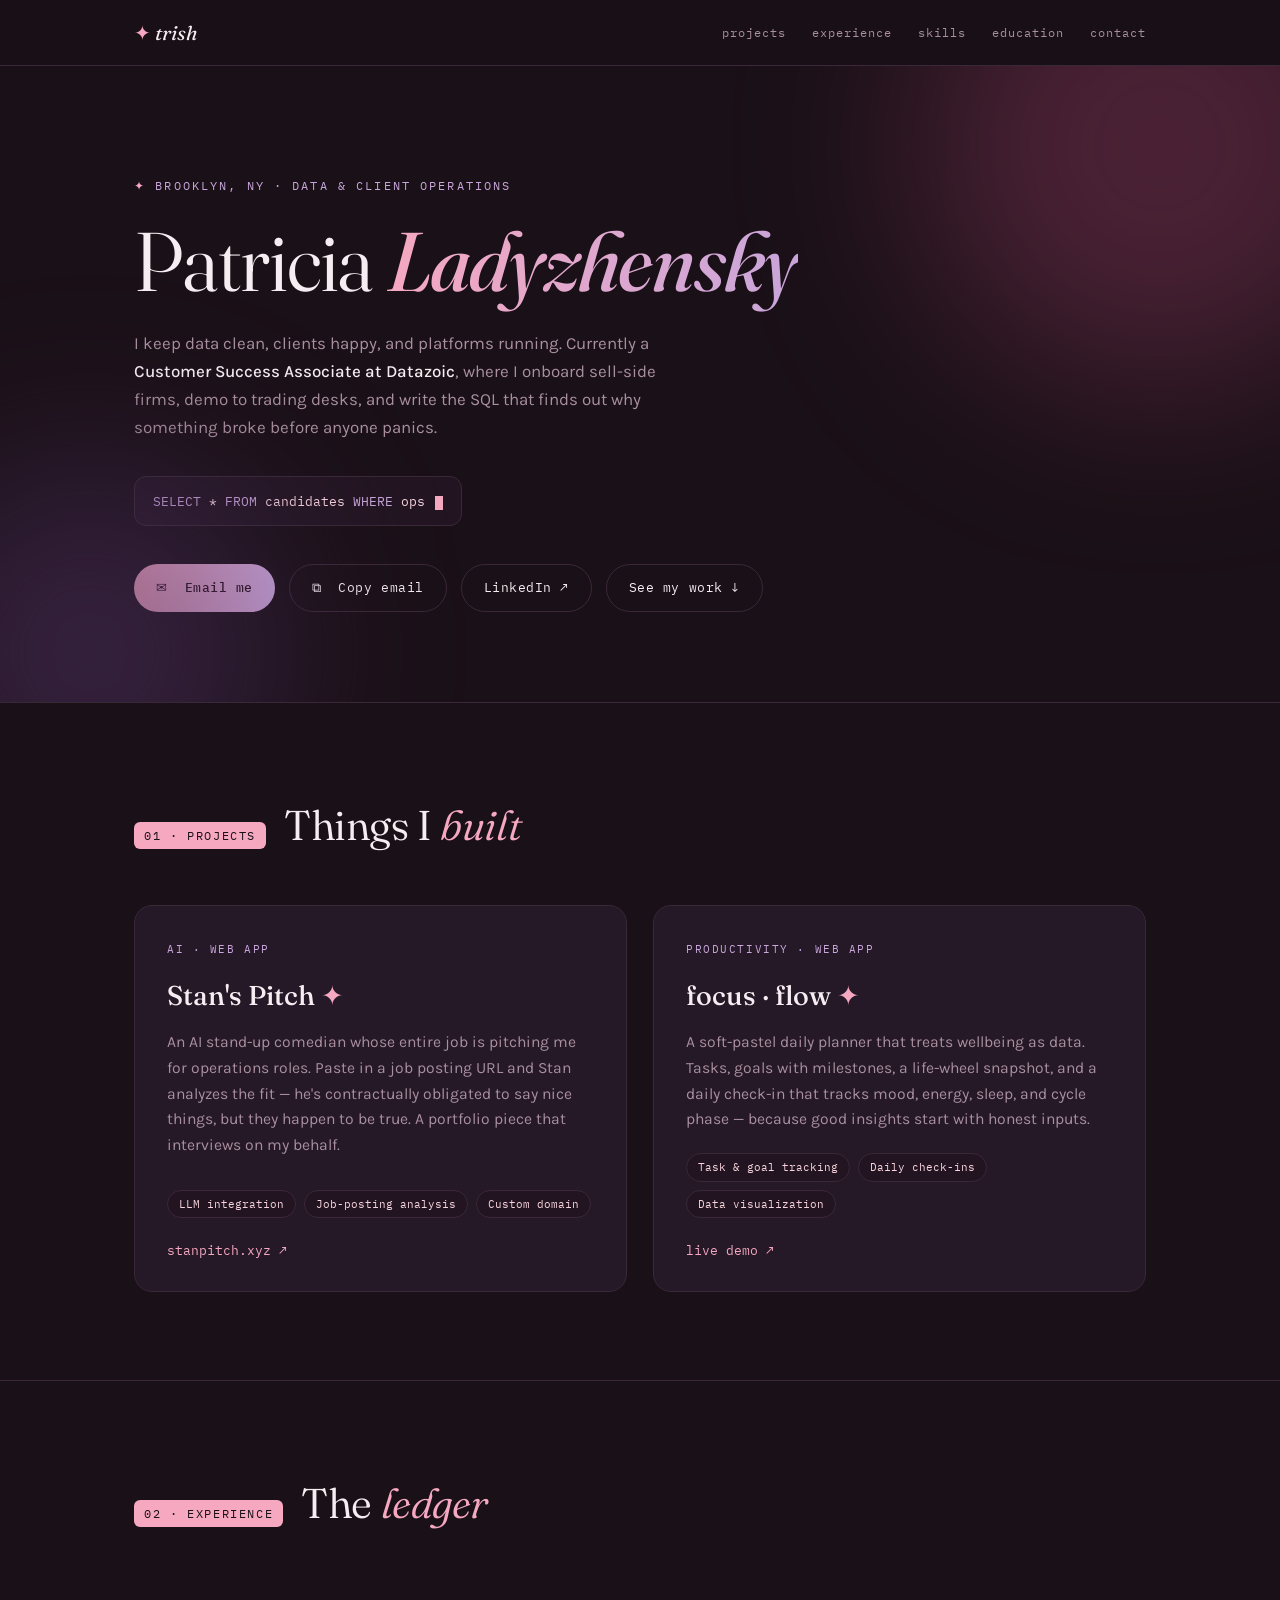
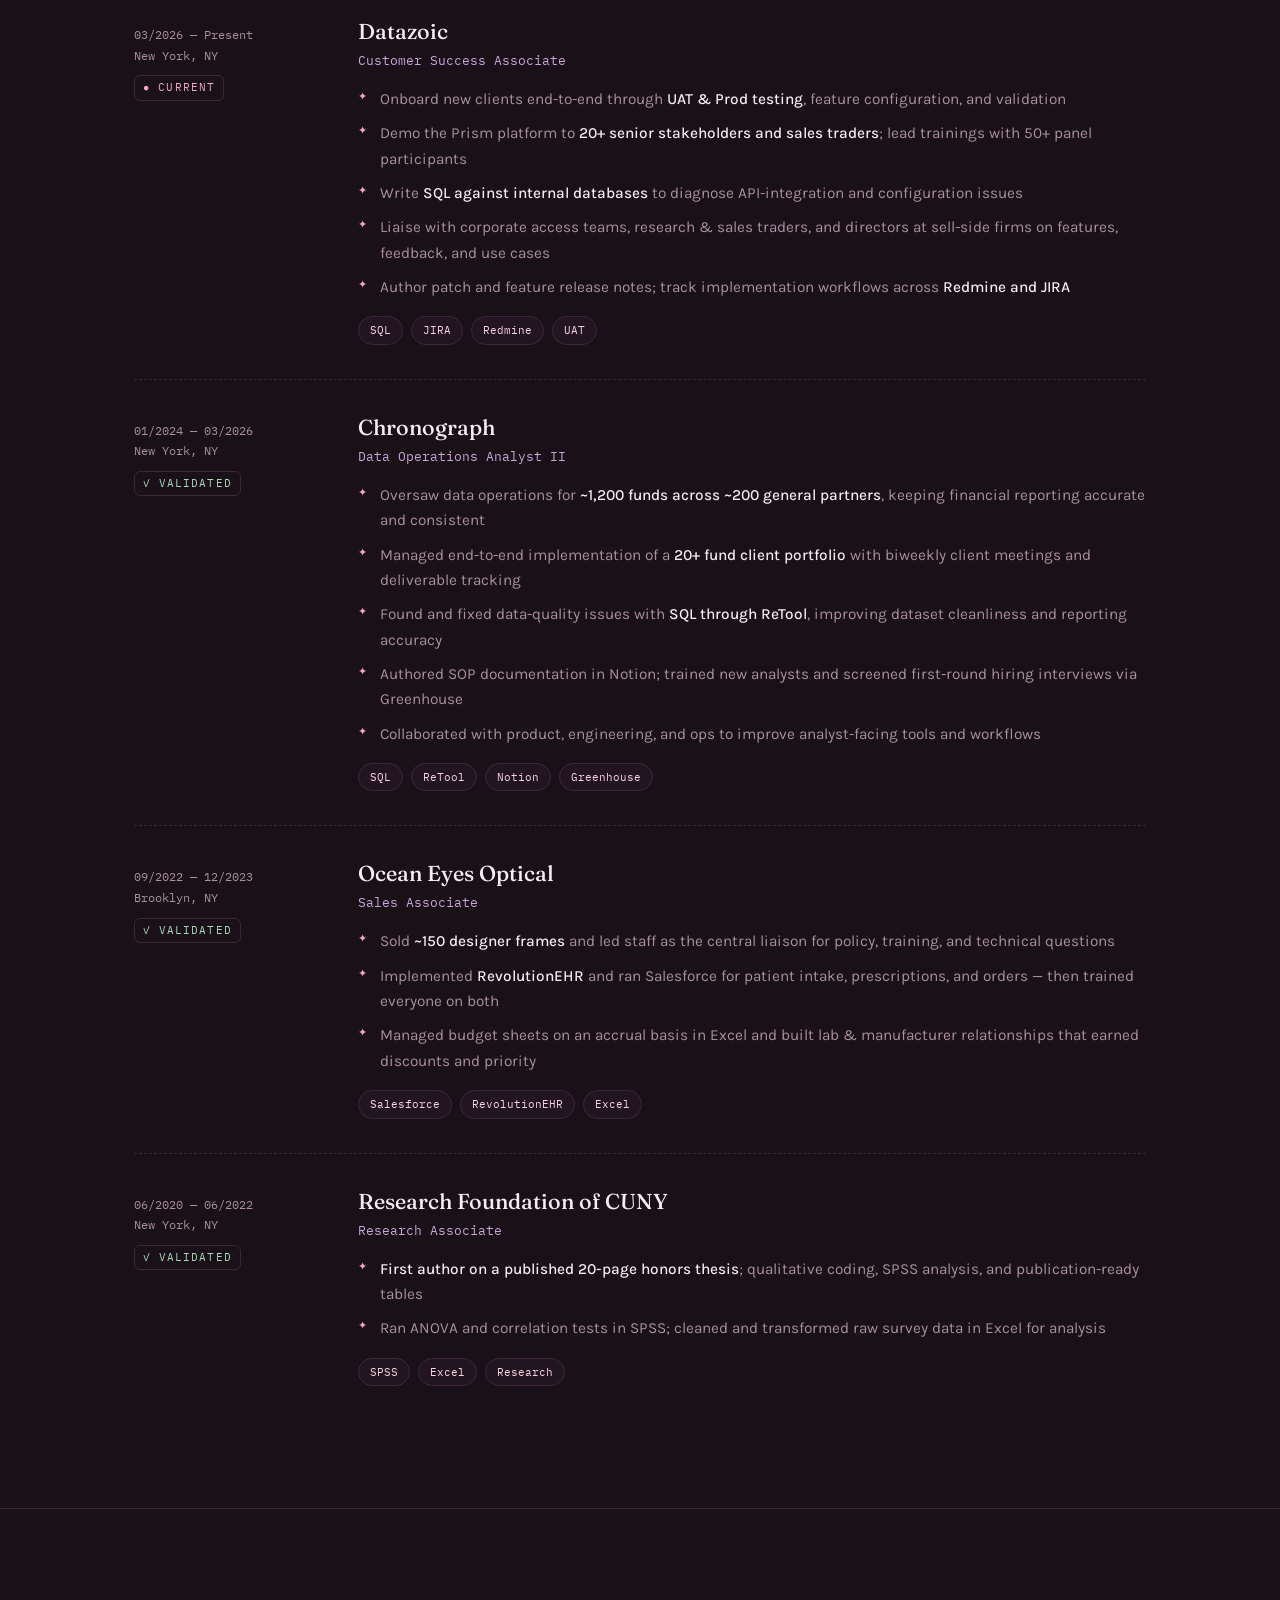
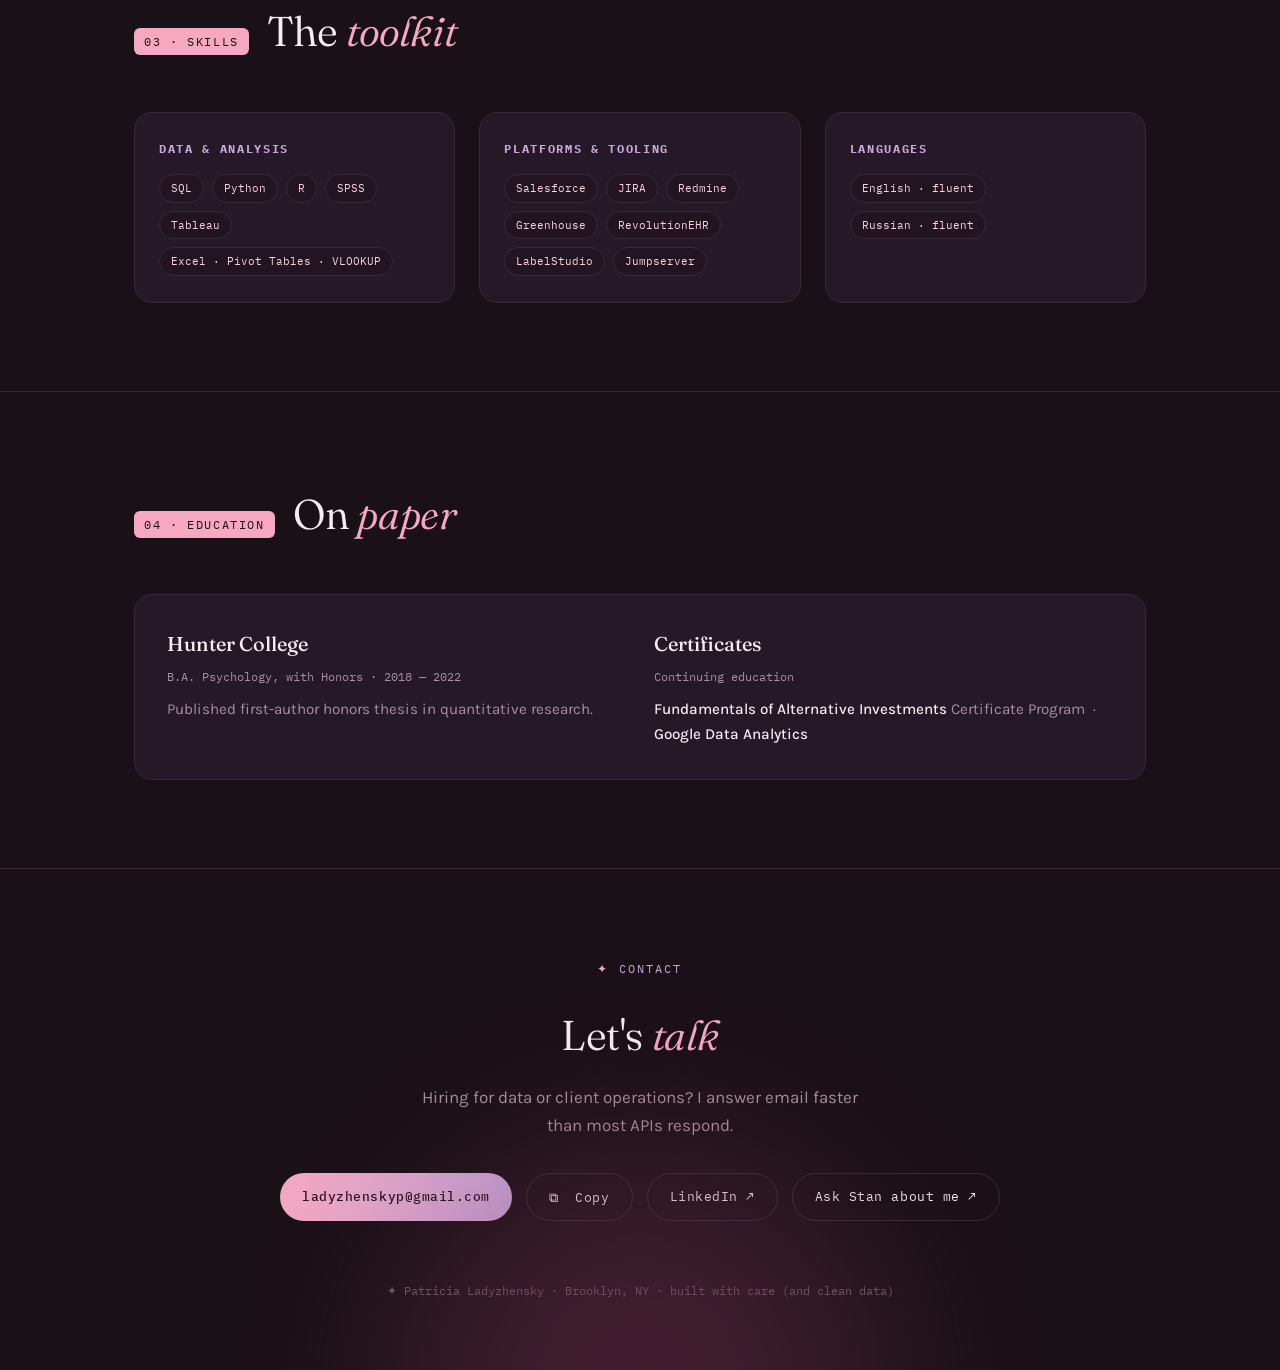
==== index.html @ 529245d7 "Rename patricia-portfolio.html to index.html" ====
<!DOCTYPE html>
<html lang="en">
<head>
<meta charset="UTF-8">
<meta name="viewport" content="width=device-width, initial-scale=1.0">
<title>Patricia Ladyzhensky — Data & Client Operations</title>
<meta name="description" content="Patricia Ladyzhensky is a data & client operations specialist in Brooklyn, NY. Portfolio, projects, and experience.">
<link rel="preconnect" href="https://fonts.googleapis.com">
<link rel="preconnect" href="https://fonts.gstatic.com" crossorigin>
<link href="https://fonts.googleapis.com/css2?family=Fraunces:ital,opsz,wght@0,9..144,340;0,9..144,560;1,9..144,340;1,9..144,480&family=Karla:wght@400;500;700&family=IBM+Plex+Mono:wght@400;500&display=swap" rel="stylesheet">
<style>
  :root{
    --bg:        #1A1017;
    --bg-soft:   #221521;
    --panel:     #251827;
    --line:      #3A2838;
    --rose:      #F5A8C0;
    --blush:     #F8D5DE;
    --mauve:     #C9A6DB;
    --cream:     #F6EDF2;
    --dim:       #A98F9F;
    --ok:        #A8D8B9;
    --radius: 18px;
    --font-display: "Fraunces", Georgia, serif;
    --font-body: "Karla", -apple-system, sans-serif;
    --font-mono: "IBM Plex Mono", ui-monospace, monospace;
  }

  *{ margin:0; padding:0; box-sizing:border-box; }
  html{ scroll-behavior:smooth; }

  body{
    background: var(--bg);
    color: var(--cream);
    font-family: var(--font-body);
    font-size: 17px;
    line-height: 1.65;
    -webkit-font-smoothing: antialiased;
    overflow-x: hidden;
  }

  ::selection{ background: var(--rose); color: var(--bg); }

  a{ color: var(--rose); text-decoration: none; }
  a:hover{ color: var(--blush); }
  a:focus-visible, button:focus-visible{
    outline: 2px solid var(--rose);
    outline-offset: 3px;
    border-radius: 4px;
  }

  .wrap{ max-width: 1060px; margin: 0 auto; padding: 0 24px; }

  /* ---------- nav ---------- */
  nav{
    position: sticky; top: 0; z-index: 50;
    background: rgba(26,16,23,.82);
    backdrop-filter: blur(12px);
    border-bottom: 1px solid var(--line);
  }
  .nav-inner{
    display:flex; align-items:center; justify-content:space-between;
    padding: 16px 24px; max-width: 1060px; margin: 0 auto;
  }
  .logo{
    font-family: var(--font-display);
    font-style: italic;
    font-size: 1.25rem;
    color: var(--cream);
  }
  .logo .spark{ color: var(--rose); font-style: normal; }
  .nav-links{ display:flex; gap: 26px; }
  .nav-links a{
    font-family: var(--font-mono);
    font-size: .78rem;
    letter-spacing: .08em;
    text-transform: lowercase;
    color: var(--dim);
  }
  .nav-links a:hover{ color: var(--rose); }

  /* ---------- hero ---------- */
  header{
    position: relative;
    padding: 110px 0 90px;
    overflow: hidden;
  }
  .glow{
    position:absolute; border-radius:50%; filter: blur(90px);
    opacity:.5; pointer-events:none;
  }
  .glow.rose{ width:480px; height:480px; background:#7A3352; top:-160px; right:-120px; }
  .glow.mauve{ width:380px; height:380px; background:#4B2E5C; bottom:-140px; left:-100px; opacity:.55; }

  .eyebrow{
    font-family: var(--font-mono);
    font-size: .74rem;
    letter-spacing: .18em;
    text-transform: uppercase;
    color: var(--mauve);
    margin-bottom: 22px;
  }
  .eyebrow::before{ content:"✦ "; color: var(--rose); }

  h1{
    font-family: var(--font-display);
    font-weight: 340;
    font-size: clamp(2.6rem, 7.5vw, 5.2rem);
    line-height: 1.04;
    letter-spacing: -.015em;
    max-width: 14ch;
  }
  h1 em{
    font-style: italic;
    font-weight: 480;
    background: linear-gradient(92deg, var(--rose), var(--mauve));
    -webkit-background-clip: text;
    background-clip: text;
    color: transparent;
  }

  .hero-sub{
    margin-top: 26px;
    max-width: 56ch;
    color: var(--dim);
    font-size: 1.06rem;
  }
  .hero-sub strong{ color: var(--cream); font-weight: 500; }

  .query{
    margin-top: 34px;
    display: inline-block;
    font-family: var(--font-mono);
    font-size: .84rem;
    color: var(--blush);
    background: var(--bg-soft);
    border: 1px solid var(--line);
    border-radius: 12px;
    padding: 13px 18px;
  }
  .query .kw{ color: var(--mauve); }
  .query .str{ color: var(--rose); }
  .cursor{
    display:inline-block; width:8px; height:1.05em;
    background: var(--rose); vertical-align: text-bottom;
    margin-left:2px; animation: blink 1.1s steps(1) infinite;
  }
  @keyframes blink{ 50%{ opacity:0; } }

  .hero-ctas{ margin-top: 38px; display:flex; flex-wrap:wrap; gap: 14px; }
  .btn{
    display:inline-flex; align-items:center; gap:8px;
    font-family: var(--font-mono);
    font-size: .82rem;
    letter-spacing: .04em;
    padding: 12px 22px;
    border-radius: 999px;
    border: 1px solid var(--line);
    color: var(--cream);
    transition: transform .18s ease, border-color .18s ease, background .18s ease;
  }
  .btn:hover{ transform: translateY(-2px); border-color: var(--rose); color: var(--blush); }
  .btn.primary{
    background: linear-gradient(92deg, var(--rose), var(--mauve));
    color: #2A1220;
    border: none;
    font-weight: 500;
  }
  .btn.primary:hover{ color:#2A1220; filter: brightness(1.06); }

  /* ---------- sections ---------- */
  section{ padding: 88px 0; border-top: 1px solid var(--line); }
  .sec-head{ display:flex; align-items:baseline; gap:18px; margin-bottom: 46px; flex-wrap:wrap; }
  .sec-tag{
    font-family: var(--font-mono);
    font-size: .72rem;
    letter-spacing: .14em;
    text-transform: uppercase;
    color: var(--bg);
    background: var(--rose);
    border-radius: 6px;
    padding: 4px 10px;
  }
  h2{
    font-family: var(--font-display);
    font-weight: 340;
    font-size: clamp(1.8rem, 4vw, 2.6rem);
    letter-spacing: -.01em;
  }
  h2 em{ font-style: italic; color: var(--rose); }

  /* ---------- projects ---------- */
  .projects{ display:grid; grid-template-columns: 1fr 1fr; gap: 26px; }
  .card{
    background: var(--panel);
    border: 1px solid var(--line);
    border-radius: var(--radius);
    padding: 34px 32px 30px;
    display:flex; flex-direction:column;
    transition: transform .2s ease, border-color .2s ease;
  }
  .card:hover{ transform: translateY(-4px); border-color: #5A3A54; }
  .card .kind{
    font-family: var(--font-mono);
    font-size: .7rem;
    letter-spacing: .14em;
    text-transform: uppercase;
    color: var(--mauve);
    margin-bottom: 14px;
  }
  .card h3{
    font-family: var(--font-display);
    font-weight: 480;
    font-size: 1.7rem;
    margin-bottom: 12px;
  }
  .card h3 .spark{ color: var(--rose); }
  .card p{ color: var(--dim); font-size: .98rem; flex:1; }
  .card .stack{ margin: 20px 0 22px; display:flex; flex-wrap:wrap; gap: 8px; }
  .chip{
    font-family: var(--font-mono);
    font-size: .7rem;
    color: var(--blush);
    background: var(--bg-soft);
    border: 1px solid var(--line);
    border-radius: 999px;
    padding: 4px 11px;
  }
  .card .visit{
    align-self:flex-start;
    font-family: var(--font-mono);
    font-size: .8rem;
  }
  .card .visit::after{ content:" ↗"; }

  /* ---------- experience: the ledger ---------- */
  .entry{
    display:grid;
    grid-template-columns: 190px 1fr;
    gap: 34px;
    padding: 34px 0;
    border-bottom: 1px dashed var(--line);
  }
  .entry:last-child{ border-bottom:none; }
  .entry .when{
    font-family: var(--font-mono);
    font-size: .78rem;
    color: var(--dim);
    padding-top: 6px;
  }
  .entry .when .flag{
    display:inline-block;
    margin-top: 10px;
    font-size: .66rem;
    letter-spacing: .1em;
    text-transform: uppercase;
    border-radius: 6px;
    padding: 3px 8px;
    border: 1px solid var(--line);
  }
  .flag.live{ color: var(--rose); border-color: #6B3A54; }
  .flag.done{ color: var(--ok); border-color: #35503F; }

  .entry h3{
    font-family: var(--font-display);
    font-weight: 480;
    font-size: 1.35rem;
    line-height:1.25;
  }
  .entry .role{
    font-family: var(--font-mono);
    font-size: .8rem;
    color: var(--mauve);
    margin: 5px 0 16px;
  }
  .entry ul{ list-style:none; }
  .entry li{
    color: var(--dim);
    font-size: .96rem;
    padding-left: 22px;
    position: relative;
    margin-bottom: 9px;
  }
  .entry li::before{
    content:"✦";
    position:absolute; left:0; top:1px;
    color: var(--rose);
    font-size:.7rem;
  }
  .entry li strong{ color: var(--cream); font-weight:500; }
  .entry .stack{ margin-top: 16px; display:flex; flex-wrap:wrap; gap: 8px; }

  /* ---------- skills ---------- */
  .skill-grid{ display:grid; grid-template-columns: repeat(3, 1fr); gap: 24px; }
  .skill-col{
    background: var(--panel);
    border: 1px solid var(--line);
    border-radius: var(--radius);
    padding: 26px 24px;
  }
  .skill-col h4{
    font-family: var(--font-mono);
    font-size: .74rem;
    letter-spacing: .14em;
    text-transform: uppercase;
    color: var(--mauve);
    margin-bottom: 16px;
  }
  .skill-col .chips{ display:flex; flex-wrap:wrap; gap: 8px; }

  /* ---------- education ---------- */
  .edu{
    background: var(--panel);
    border: 1px solid var(--line);
    border-radius: var(--radius);
    padding: 32px;
    display:grid;
    grid-template-columns: 1fr 1fr;
    gap: 28px;
  }
  .edu h3{ font-family: var(--font-display); font-weight:480; font-size:1.25rem; margin-bottom:6px; }
  .edu .meta{ font-family: var(--font-mono); font-size:.78rem; color: var(--dim); }
  .edu p{ color: var(--dim); font-size:.95rem; margin-top: 10px; }
  .edu p strong{ color: var(--cream); font-weight:500; }

  /* ---------- footer ---------- */
  footer{
    border-top: 1px solid var(--line);
    padding: 90px 0 70px;
    text-align:center;
    position:relative;
    overflow:hidden;
  }
  footer .glow.rose{ top:auto; bottom:-260px; right:auto; left:50%; transform:translateX(-50%); opacity:.4; }
  footer h2{ margin-bottom: 14px; }
  footer .sub{ color: var(--dim); max-width: 46ch; margin: 0 auto 34px; }
  .foot-links{ display:flex; justify-content:center; gap:14px; flex-wrap:wrap; }
  .fineprint{
    margin-top: 60px;
    font-family: var(--font-mono);
    font-size: .72rem;
    color: #6E5A66;
  }

  /* ---------- copy toast ---------- */
  .toast{
    position: fixed;
    bottom: 28px; left: 50%;
    transform: translate(-50%, 16px);
    font-family: var(--font-mono);
    font-size: .8rem;
    color: var(--bg);
    background: var(--rose);
    border-radius: 999px;
    padding: 10px 20px;
    opacity: 0;
    pointer-events: none;
    transition: opacity .25s ease, transform .25s ease;
    z-index: 100;
  }
  .toast.show{ opacity:1; transform: translate(-50%, 0); }

  /* ---------- reveal on scroll ---------- */
  .reveal{ opacity:0; transform: translateY(18px); transition: opacity .6s ease, transform .6s ease; }
  .reveal.in{ opacity:1; transform:none; }

  @media (prefers-reduced-motion: reduce){
    html{ scroll-behavior:auto; }
    .reveal{ opacity:1; transform:none; transition:none; }
    .cursor{ animation:none; }
    .btn, .card{ transition:none; }
  }

  /* ---------- responsive ---------- */
  @media (max-width: 860px){
    .projects{ grid-template-columns: 1fr; }
    .skill-grid{ grid-template-columns: 1fr; }
    .edu{ grid-template-columns: 1fr; }
    .entry{ grid-template-columns: 1fr; gap: 12px; }
    .nav-links a:not(:nth-child(-n+3)){ display:none; }
    header{ padding: 74px 0 64px; }
    section{ padding: 64px 0; }
  }
</style>
</head>
<body>

<nav>
  <div class="nav-inner">
    <a class="logo" href="#top"><span class="spark">✦</span> trish</a>
    <div class="nav-links">
      <a href="#projects">projects</a>
      <a href="#experience">experience</a>
      <a href="#skills">skills</a>
      <a href="#education">education</a>
      <a href="#contact">contact</a>
    </div>
  </div>
</nav>

<header id="top">
  <div class="glow rose"></div>
  <div class="glow mauve"></div>
  <div class="wrap">
    <p class="eyebrow">Brooklyn, NY · Data &amp; Client Operations</p>
    <h1>Patricia <em>Ladyzhensky</em></h1>
    <p class="hero-sub">I keep data clean, clients happy, and platforms running. Currently a <strong>Customer Success Associate at Datazoic</strong>, where I onboard sell-side firms, demo to trading desks, and write the SQL that finds out why something broke before anyone panics.</p>
    <div class="query" aria-label="A decorative SQL query">
      <span id="query-text"><span class="kw">SELECT</span> * <span class="kw">FROM</span> candidates <span class="kw">WHERE</span> ops = <span class="str">'meticulous'</span> <span class="kw">AND</span> vibes = <span class="str">'immaculate'</span>;</span><span class="cursor" aria-hidden="true"></span>
    </div>
    <div class="hero-ctas">
      <a class="btn primary" href="mailto:ladyzhenskyp@gmail.com">✉ &nbsp;Email me</a>
      <button class="btn copy-email" type="button" data-email="ladyzhenskyp@gmail.com" style="cursor:pointer;background:none">⧉ &nbsp;Copy email</button>
      <a class="btn" href="https://www.linkedin.com/in/patricia-ladyzhensky-b814b9244" target="_blank" rel="noopener">LinkedIn ↗</a>
      <a class="btn" href="#projects">See my work ↓</a>
    </div>
  </div>
</header>

<section id="projects">
  <div class="wrap">
    <div class="sec-head reveal">
      <span class="sec-tag">01 · Projects</span>
      <h2>Things I <em>built</em></h2>
    </div>
    <div class="projects">
      <div class="card reveal">
        <div class="kind">AI · Web App</div>
        <h3>Stan's Pitch <span class="spark">✦</span></h3>
        <p>An AI stand-up comedian whose entire job is pitching me for operations roles. Paste in a job posting URL and Stan analyzes the fit — he's contractually obligated to say nice things, but they happen to be true. A portfolio piece that interviews on my behalf.</p>
        <div class="stack">
          <span class="chip">LLM integration</span>
          <span class="chip">Job-posting analysis</span>
          <span class="chip">Custom domain</span>
        </div>
        <a class="visit" href="https://stanpitch.xyz" target="_blank" rel="noopener">stanpitch.xyz</a>
      </div>
      <div class="card reveal">
        <div class="kind">Productivity · Web App</div>
        <h3>focus · flow <span class="spark">✦</span></h3>
        <p>A soft-pastel daily planner that treats wellbeing as data. Tasks, goals with milestones, a life-wheel snapshot, and a daily check-in that tracks mood, energy, sleep, and cycle phase — because good insights start with honest inputs.</p>
        <div class="stack">
          <span class="chip">Task &amp; goal tracking</span>
          <span class="chip">Daily check-ins</span>
          <span class="chip">Data visualization</span>
        </div>
        <a class="visit" href="https://focus-flow-demo-1ds1.onrender.com" target="_blank" rel="noopener">live demo</a>
      </div>
    </div>
  </div>
</section>

<section id="experience">
  <div class="wrap">
    <div class="sec-head reveal">
      <span class="sec-tag">02 · Experience</span>
      <h2>The <em>ledger</em></h2>
    </div>

    <div class="entry reveal">
      <div class="when">
        03/2026 — Present<br>New York, NY
        <br><span class="flag live">● current</span>
      </div>
      <div>
        <h3>Datazoic</h3>
        <p class="role">Customer Success Associate</p>
        <ul>
          <li>Onboard new clients end-to-end through <strong>UAT &amp; Prod testing</strong>, feature configuration, and validation</li>
          <li>Demo the Prism platform to <strong>20+ senior stakeholders and sales traders</strong>; lead trainings with 50+ panel participants</li>
          <li>Write <strong>SQL against internal databases</strong> to diagnose API-integration and configuration issues</li>
          <li>Liaise with corporate access teams, research &amp; sales traders, and directors at sell-side firms on features, feedback, and use cases</li>
          <li>Author patch and feature release notes; track implementation workflows across <strong>Redmine and JIRA</strong></li>
        </ul>
        <div class="stack">
          <span class="chip">SQL</span><span class="chip">JIRA</span><span class="chip">Redmine</span><span class="chip">UAT</span>
        </div>
      </div>
    </div>

    <div class="entry reveal">
      <div class="when">
        01/2024 — 03/2026<br>New York, NY
        <br><span class="flag done">✓ validated</span>
      </div>
      <div>
        <h3>Chronograph</h3>
        <p class="role">Data Operations Analyst II</p>
        <ul>
          <li>Oversaw data operations for <strong>~1,200 funds across ~200 general partners</strong>, keeping financial reporting accurate and consistent</li>
          <li>Managed end-to-end implementation of a <strong>20+ fund client portfolio</strong> with biweekly client meetings and deliverable tracking</li>
          <li>Found and fixed data-quality issues with <strong>SQL through ReTool</strong>, improving dataset cleanliness and reporting accuracy</li>
          <li>Authored SOP documentation in Notion; trained new analysts and screened first-round hiring interviews via Greenhouse</li>
          <li>Collaborated with product, engineering, and ops to improve analyst-facing tools and workflows</li>
        </ul>
        <div class="stack">
          <span class="chip">SQL</span><span class="chip">ReTool</span><span class="chip">Notion</span><span class="chip">Greenhouse</span>
        </div>
      </div>
    </div>

    <div class="entry reveal">
      <div class="when">
        09/2022 — 12/2023<br>Brooklyn, NY
        <br><span class="flag done">✓ validated</span>
      </div>
      <div>
        <h3>Ocean Eyes Optical</h3>
        <p class="role">Sales Associate</p>
        <ul>
          <li>Sold <strong>~150 designer frames</strong> and led staff as the central liaison for policy, training, and technical questions</li>
          <li>Implemented <strong>RevolutionEHR</strong> and ran Salesforce for patient intake, prescriptions, and orders — then trained everyone on both</li>
          <li>Managed budget sheets on an accrual basis in Excel and built lab &amp; manufacturer relationships that earned discounts and priority</li>
        </ul>
        <div class="stack">
          <span class="chip">Salesforce</span><span class="chip">RevolutionEHR</span><span class="chip">Excel</span>
        </div>
      </div>
    </div>

    <div class="entry reveal">
      <div class="when">
        06/2020 — 06/2022<br>New York, NY
        <br><span class="flag done">✓ validated</span>
      </div>
      <div>
        <h3>Research Foundation of CUNY</h3>
        <p class="role">Research Associate</p>
        <ul>
          <li><strong>First author on a published 20-page honors thesis</strong>; qualitative coding, SPSS analysis, and publication-ready tables</li>
          <li>Ran ANOVA and correlation tests in SPSS; cleaned and transformed raw survey data in Excel for analysis</li>
        </ul>
        <div class="stack">
          <span class="chip">SPSS</span><span class="chip">Excel</span><span class="chip">Research</span>
        </div>
      </div>
    </div>
  </div>
</section>

<section id="skills">
  <div class="wrap">
    <div class="sec-head reveal">
      <span class="sec-tag">03 · Skills</span>
      <h2>The <em>toolkit</em></h2>
    </div>
    <div class="skill-grid">
      <div class="skill-col reveal">
        <h4>Data &amp; Analysis</h4>
        <div class="chips">
          <span class="chip">SQL</span><span class="chip">Python</span><span class="chip">R</span>
          <span class="chip">SPSS</span><span class="chip">Tableau</span>
          <span class="chip">Excel · Pivot Tables · VLOOKUP</span>
        </div>
      </div>
      <div class="skill-col reveal">
        <h4>Platforms &amp; Tooling</h4>
        <div class="chips">
          <span class="chip">Salesforce</span><span class="chip">JIRA</span><span class="chip">Redmine</span>
          <span class="chip">Greenhouse</span><span class="chip">RevolutionEHR</span>
          <span class="chip">LabelStudio</span><span class="chip">Jumpserver</span>
        </div>
      </div>
      <div class="skill-col reveal">
        <h4>Languages</h4>
        <div class="chips">
          <span class="chip">English · fluent</span>
          <span class="chip">Russian · fluent</span>
        </div>
      </div>
    </div>
  </div>
</section>

<section id="education">
  <div class="wrap">
    <div class="sec-head reveal">
      <span class="sec-tag">04 · Education</span>
      <h2>On <em>paper</em></h2>
    </div>
    <div class="edu reveal">
      <div>
        <h3>Hunter College</h3>
        <div class="meta">B.A. Psychology, with Honors · 2018 — 2022</div>
        <p>Published first-author honors thesis in quantitative research.</p>
      </div>
      <div>
        <h3>Certificates</h3>
        <div class="meta">Continuing education</div>
        <p><strong>Fundamentals of Alternative Investments</strong> Certificate Program &nbsp;·&nbsp; <strong>Google Data Analytics</strong></p>
      </div>
    </div>
  </div>
</section>

<footer id="contact">
  <div class="glow rose"></div>
  <div class="wrap">
    <p class="eyebrow" style="justify-content:center">Contact</p>
    <h2>Let's <em>talk</em></h2>
    <p class="sub">Hiring for data or client operations? I answer email faster than most APIs respond.</p>
    <div class="foot-links">
      <a class="btn primary" href="mailto:ladyzhenskyp@gmail.com">ladyzhenskyp@gmail.com</a>
      <button class="btn copy-email" type="button" data-email="ladyzhenskyp@gmail.com" style="cursor:pointer;background:none">⧉ &nbsp;Copy</button>
      <a class="btn" href="https://www.linkedin.com/in/patricia-ladyzhensky-b814b9244" target="_blank" rel="noopener">LinkedIn ↗</a>
      <a class="btn" href="https://stanpitch.xyz" target="_blank" rel="noopener">Ask Stan about me ↗</a>
    </div>
    <p class="fineprint">✦ Patricia Ladyzhensky · Brooklyn, NY · built with care (and clean data)</p>
  </div>
</footer>

<div class="toast" id="toast" role="status" aria-live="polite">copied ✓</div>

<script>
  // scroll reveals
  const obs = new IntersectionObserver((entries)=>{
    for(const e of entries){
      if(e.isIntersecting){ e.target.classList.add('in'); obs.unobserve(e.target); }
    }
  },{ threshold: .12 });
  document.querySelectorAll('.reveal').forEach(el=>obs.observe(el));

  // typed SQL query (skipped if the user prefers reduced motion)
  const reduceMotion = window.matchMedia('(prefers-reduced-motion: reduce)').matches;
  const queryEl = document.getElementById('query-text');
  if (!reduceMotion && queryEl) {
    const segments = [
      { t: 'SELECT', c: 'kw' },
      { t: ' * ' },
      { t: 'FROM', c: 'kw' },
      { t: ' candidates ' },
      { t: 'WHERE', c: 'kw' },
      { t: ' ops = ' },
      { t: "'meticulous'", c: 'str' },
      { t: ' ' },
      { t: 'AND', c: 'kw' },
      { t: ' vibes = ' },
      { t: "'immaculate'", c: 'str' },
      { t: ';' }
    ];
    queryEl.innerHTML = '';
    let seg = 0, ch = 0, span = null;

    function typeNext() {
      if (seg >= segments.length) return;
      if (ch === 0) {
        span = document.createElement('span');
        if (segments[seg].c) span.className = segments[seg].c;
        queryEl.appendChild(span);
      }
      span.textContent += segments[seg].t[ch];
      ch++;
      if (ch >= segments[seg].t.length) { seg++; ch = 0; }
      // small human-ish variation in typing speed
      setTimeout(typeNext, 26 + Math.random() * 44);
    }
    setTimeout(typeNext, 500);
  }

  // copy email + toast
  const toast = document.getElementById('toast');
  let toastTimer = null;
  document.querySelectorAll('.copy-email').forEach(btn => {
    btn.addEventListener('click', async () => {
      const email = btn.dataset.email;
      try {
        await navigator.clipboard.writeText(email);
      } catch (err) {
        // fallback for older browsers / non-secure contexts
        const tmp = document.createElement('textarea');
        tmp.value = email;
        tmp.style.position = 'fixed';
        tmp.style.opacity = '0';
        document.body.appendChild(tmp);
        tmp.select();
        document.execCommand('copy');
        tmp.remove();
      }
      toast.classList.add('show');
      clearTimeout(toastTimer);
      toastTimer = setTimeout(() => toast.classList.remove('show'), 1800);
    });
  });
</script>

</body>
</html>
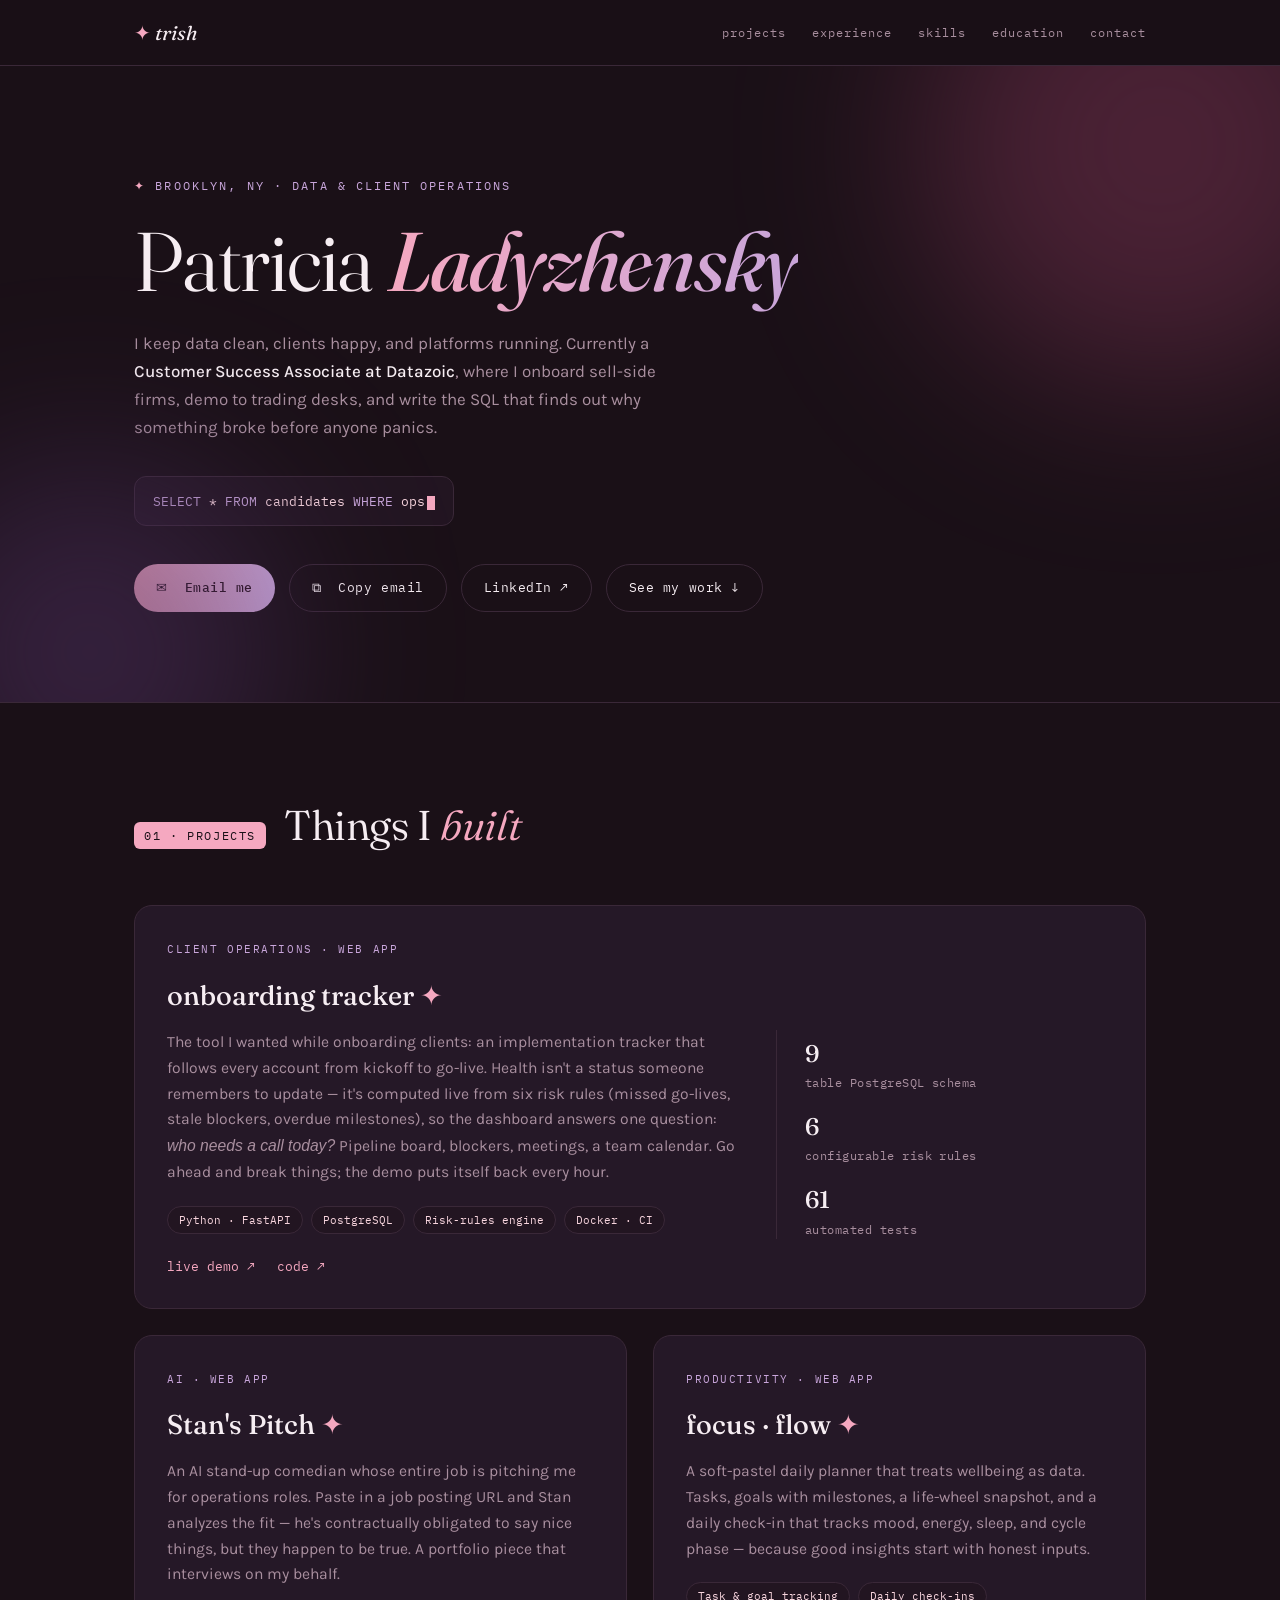
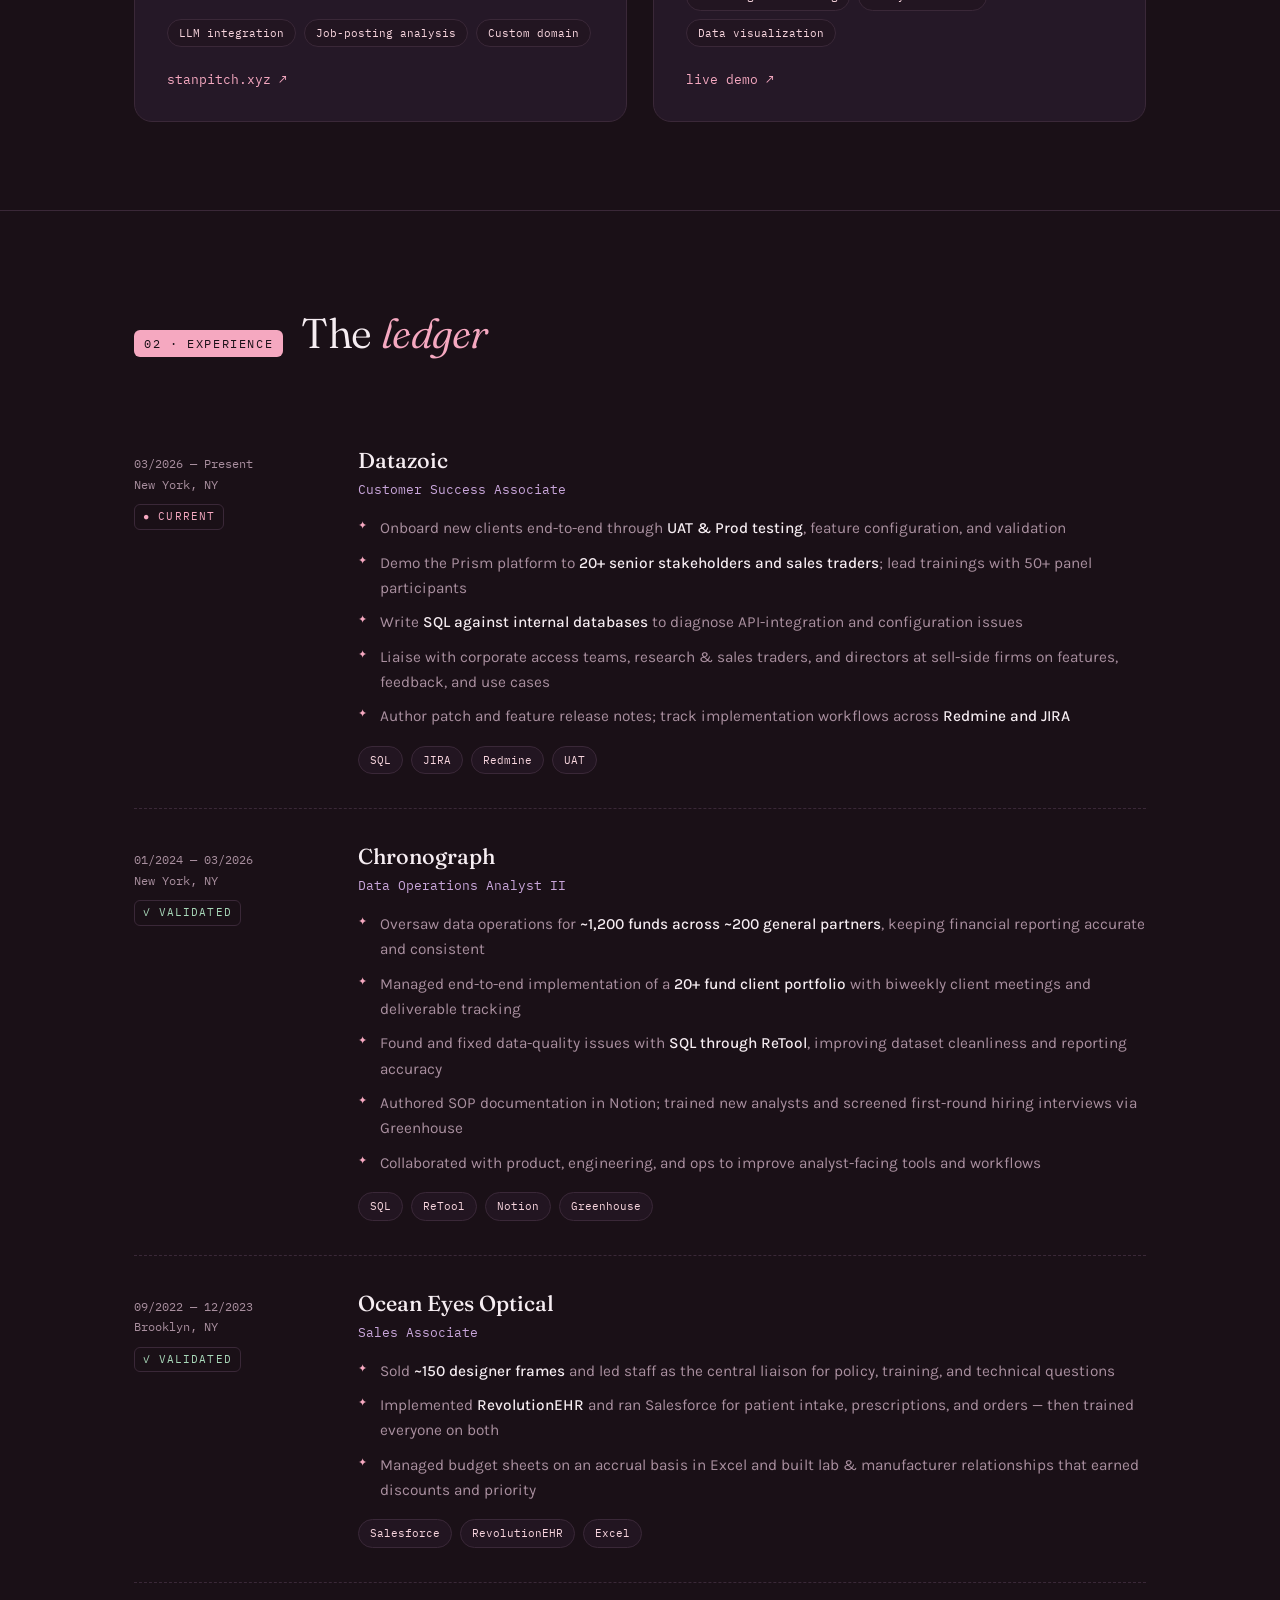
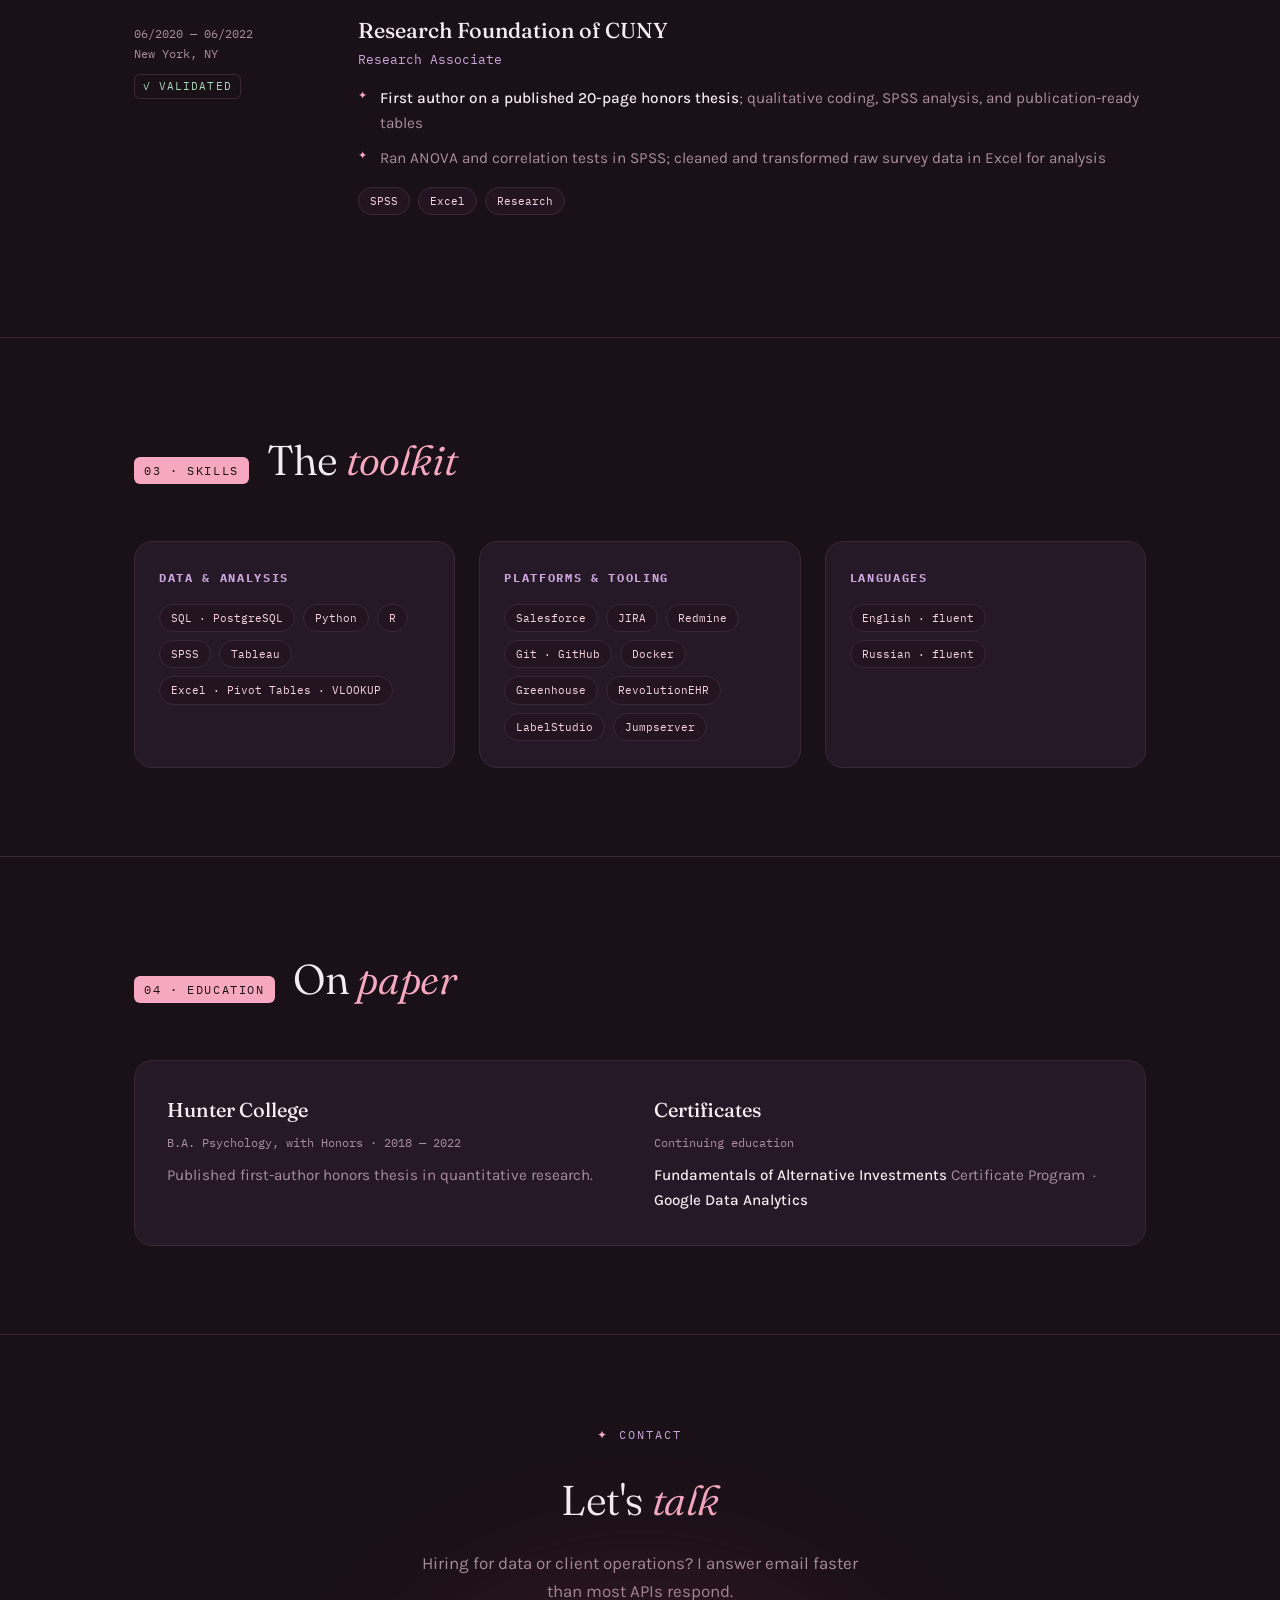
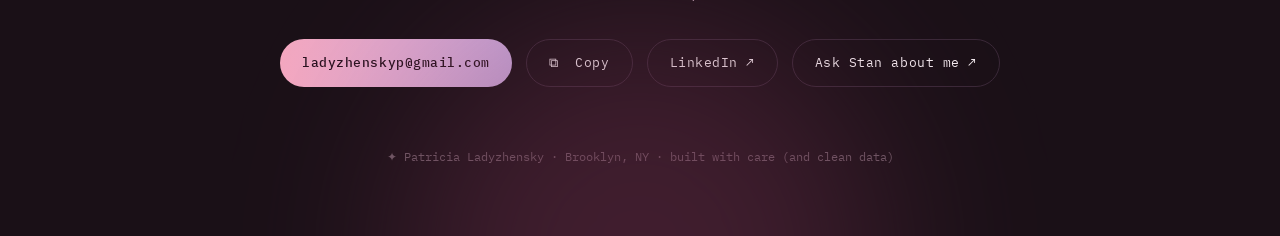
==== commit 2ef3e3b2: "Add files via upload" ====
--- a/index.html
+++ b/index.html
@@ -232,6 +232,13 @@
     font-size: .8rem;
   }
   .card .visit::after{ content:" ↗"; }
+  .card .links{ display:flex; flex-wrap:wrap; gap: 22px; }
+  /* featured project: full width, with a column of facts beside the description */
+  .card.feature{ grid-column: 1 / -1; }
+  .card.feature .split{ display:grid; grid-template-columns: minmax(0, 1.7fr) minmax(0, 1fr); gap: 36px; align-items:start; }
+  .card.feature .facts{ list-style:none; margin:0; padding: 4px 0 0 28px; border-left: 1px solid var(--line); display:grid; gap: 14px; }
+  .card.feature .facts li{ font-family: var(--font-mono); font-size: .74rem; letter-spacing:.04em; color: var(--dim); }
+  .card.feature .facts b{ display:block; font-family: var(--font-display); font-weight: 480; font-size: 1.5rem; letter-spacing:0; color: var(--cream); }
 
   /* ---------- experience: the ledger ---------- */
   .entry{
@@ -374,6 +381,8 @@
   /* ---------- responsive ---------- */
   @media (max-width: 860px){
     .projects{ grid-template-columns: 1fr; }
+    .card.feature .split{ grid-template-columns: 1fr; gap: 22px; }
+    .card.feature .facts{ grid-template-columns: repeat(3, 1fr); padding: 18px 0 0; border-left: 0; border-top: 1px solid var(--line); }
     .skill-grid{ grid-template-columns: 1fr; }
     .edu{ grid-template-columns: 1fr; }
     .entry{ grid-template-columns: 1fr; gap: 12px; }
@@ -424,6 +433,30 @@
       <h2>Things I <em>built</em></h2>
     </div>
     <div class="projects">
+      <div class="card feature reveal">
+        <div class="kind">Client Operations · Web App</div>
+        <h3>onboarding tracker <span class="spark">✦</span></h3>
+        <div class="split">
+          <div>
+            <p>The tool I wanted while onboarding clients: an implementation tracker that follows every account from kickoff to go-live. Health isn't a status someone remembers to update — it's computed live from six risk rules (missed go-lives, stale blockers, overdue milestones), so the dashboard answers one question: <em>who needs a call today?</em> Pipeline board, blockers, meetings, a team calendar. Go ahead and break things; the demo puts itself back every hour.</p>
+            <div class="stack">
+              <span class="chip">Python · FastAPI</span>
+              <span class="chip">PostgreSQL</span>
+              <span class="chip">Risk-rules engine</span>
+              <span class="chip">Docker · CI</span>
+            </div>
+            <div class="links">
+              <a class="visit" href="https://onboarding-tracker-production-0880.up.railway.app" target="_blank" rel="noopener">live demo</a>
+              <a class="visit" href="https://github.com/ladyzhenskyp/onboarding-tracker" target="_blank" rel="noopener">code</a>
+            </div>
+          </div>
+          <ul class="facts" aria-label="Project facts">
+            <li><b>9</b>table PostgreSQL schema</li>
+            <li><b>6</b>configurable risk rules</li>
+            <li><b>61</b>automated tests</li>
+          </ul>
+        </div>
+      </div>
       <div class="card reveal">
         <div class="kind">AI · Web App</div>
         <h3>Stan's Pitch <span class="spark">✦</span></h3>
@@ -548,7 +581,7 @@
       <div class="skill-col reveal">
         <h4>Data &amp; Analysis</h4>
         <div class="chips">
-          <span class="chip">SQL</span><span class="chip">Python</span><span class="chip">R</span>
+          <span class="chip">SQL · PostgreSQL</span><span class="chip">Python</span><span class="chip">R</span>
           <span class="chip">SPSS</span><span class="chip">Tableau</span>
           <span class="chip">Excel · Pivot Tables · VLOOKUP</span>
         </div>
@@ -557,6 +590,7 @@
         <h4>Platforms &amp; Tooling</h4>
         <div class="chips">
           <span class="chip">Salesforce</span><span class="chip">JIRA</span><span class="chip">Redmine</span>
+          <span class="chip">Git · GitHub</span><span class="chip">Docker</span>
           <span class="chip">Greenhouse</span><span class="chip">RevolutionEHR</span>
           <span class="chip">LabelStudio</span><span class="chip">Jumpserver</span>
         </div>
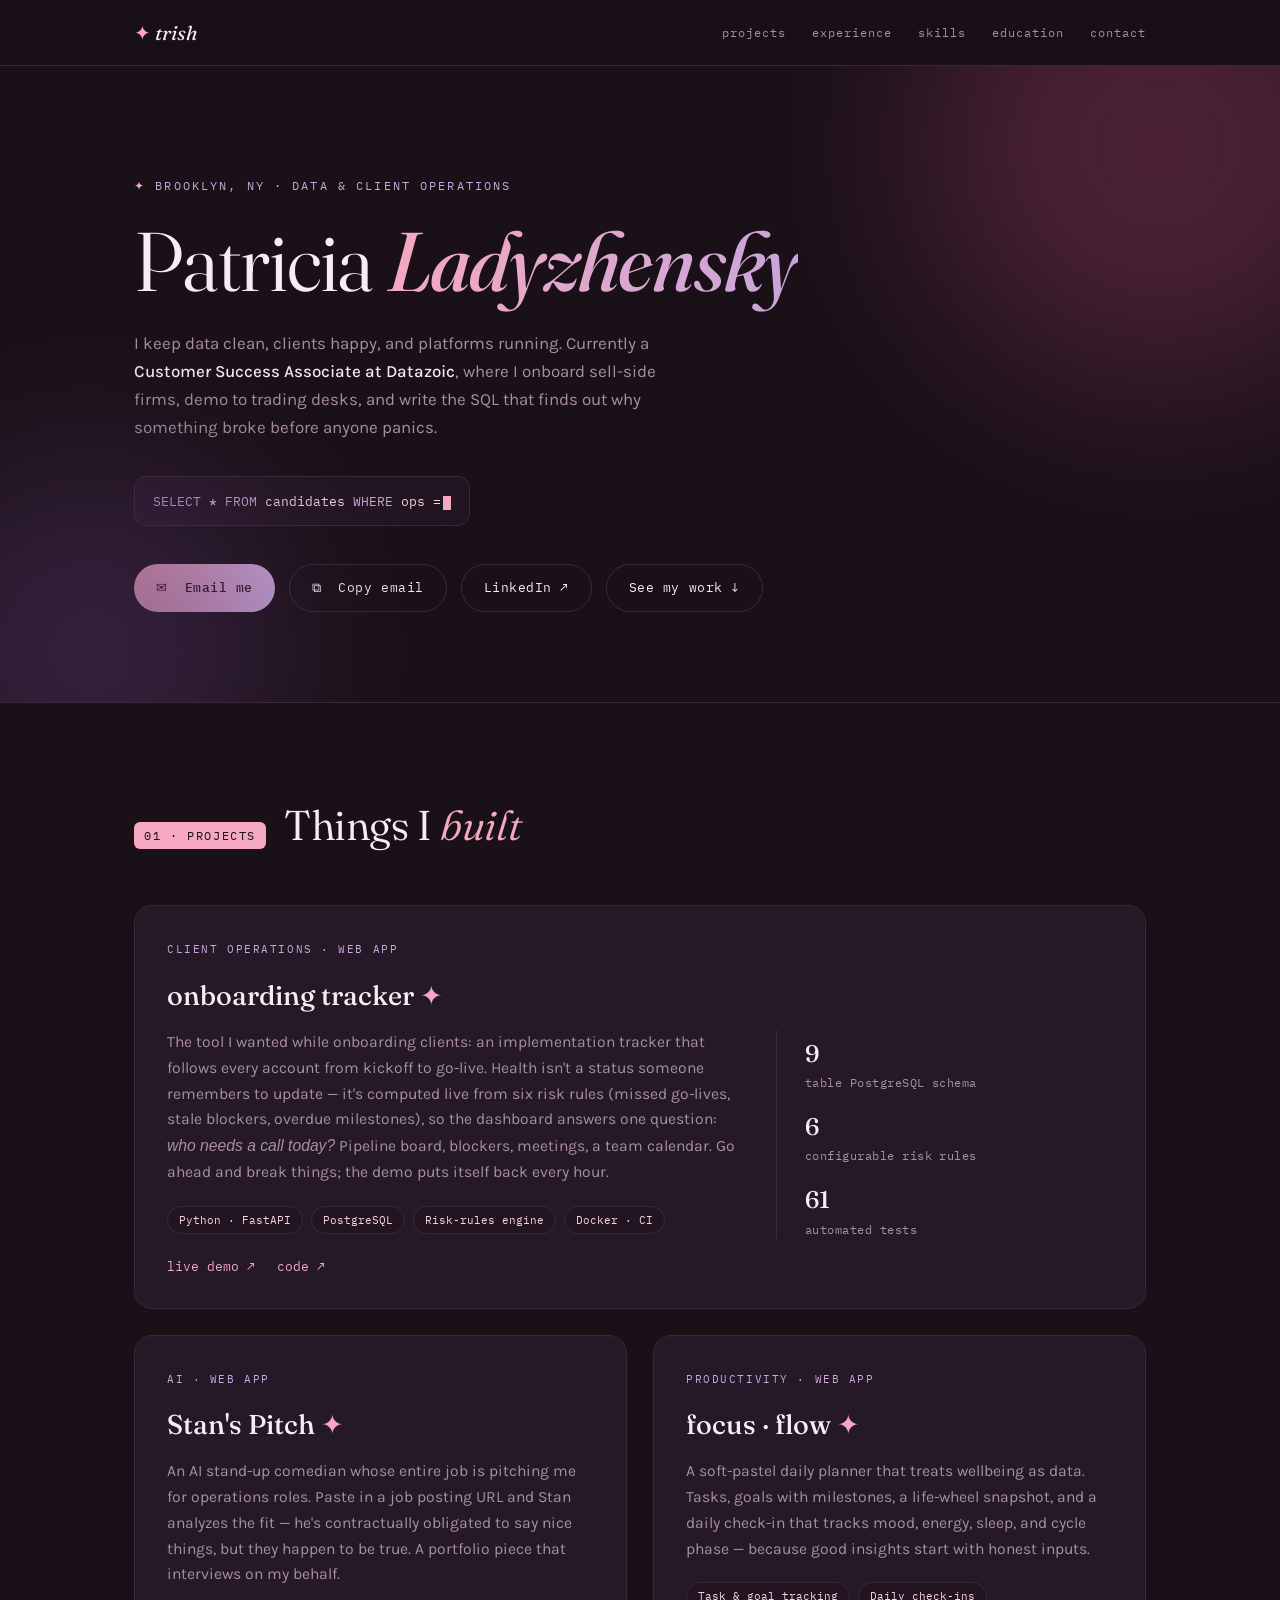
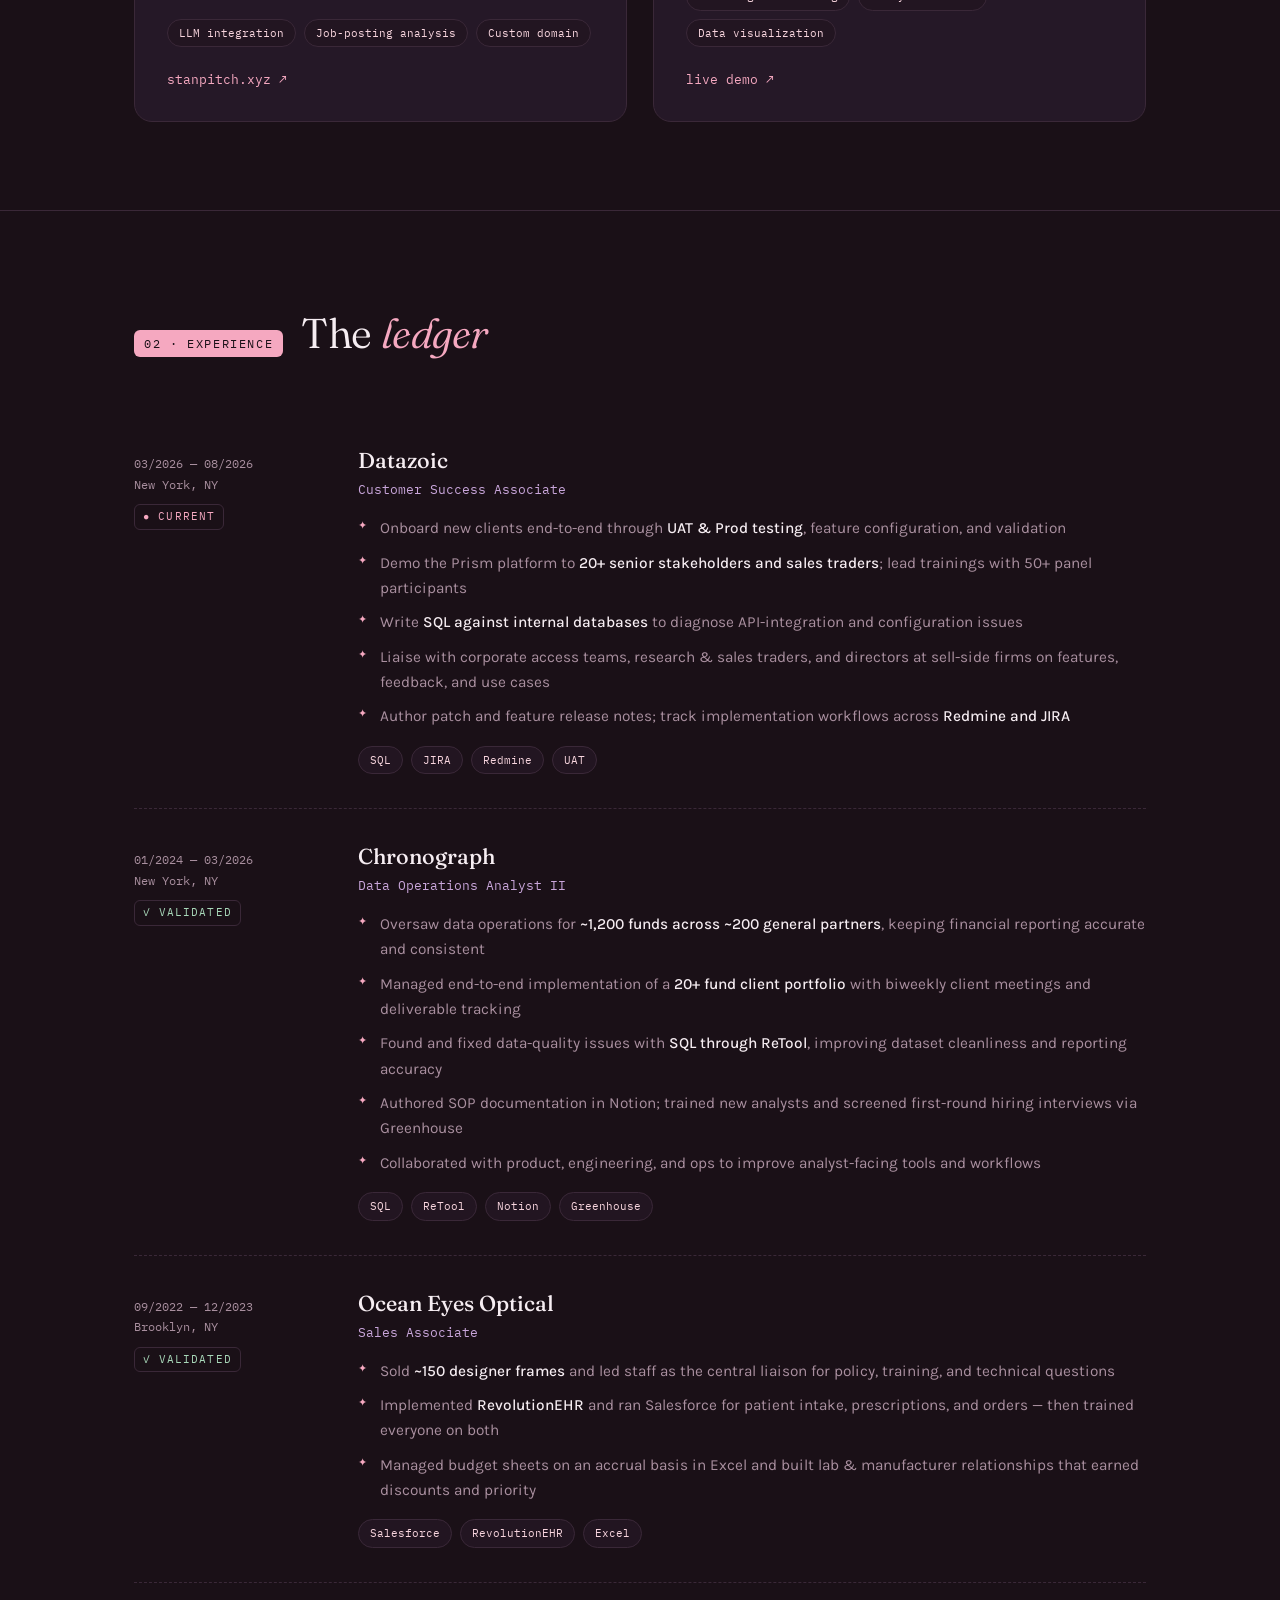
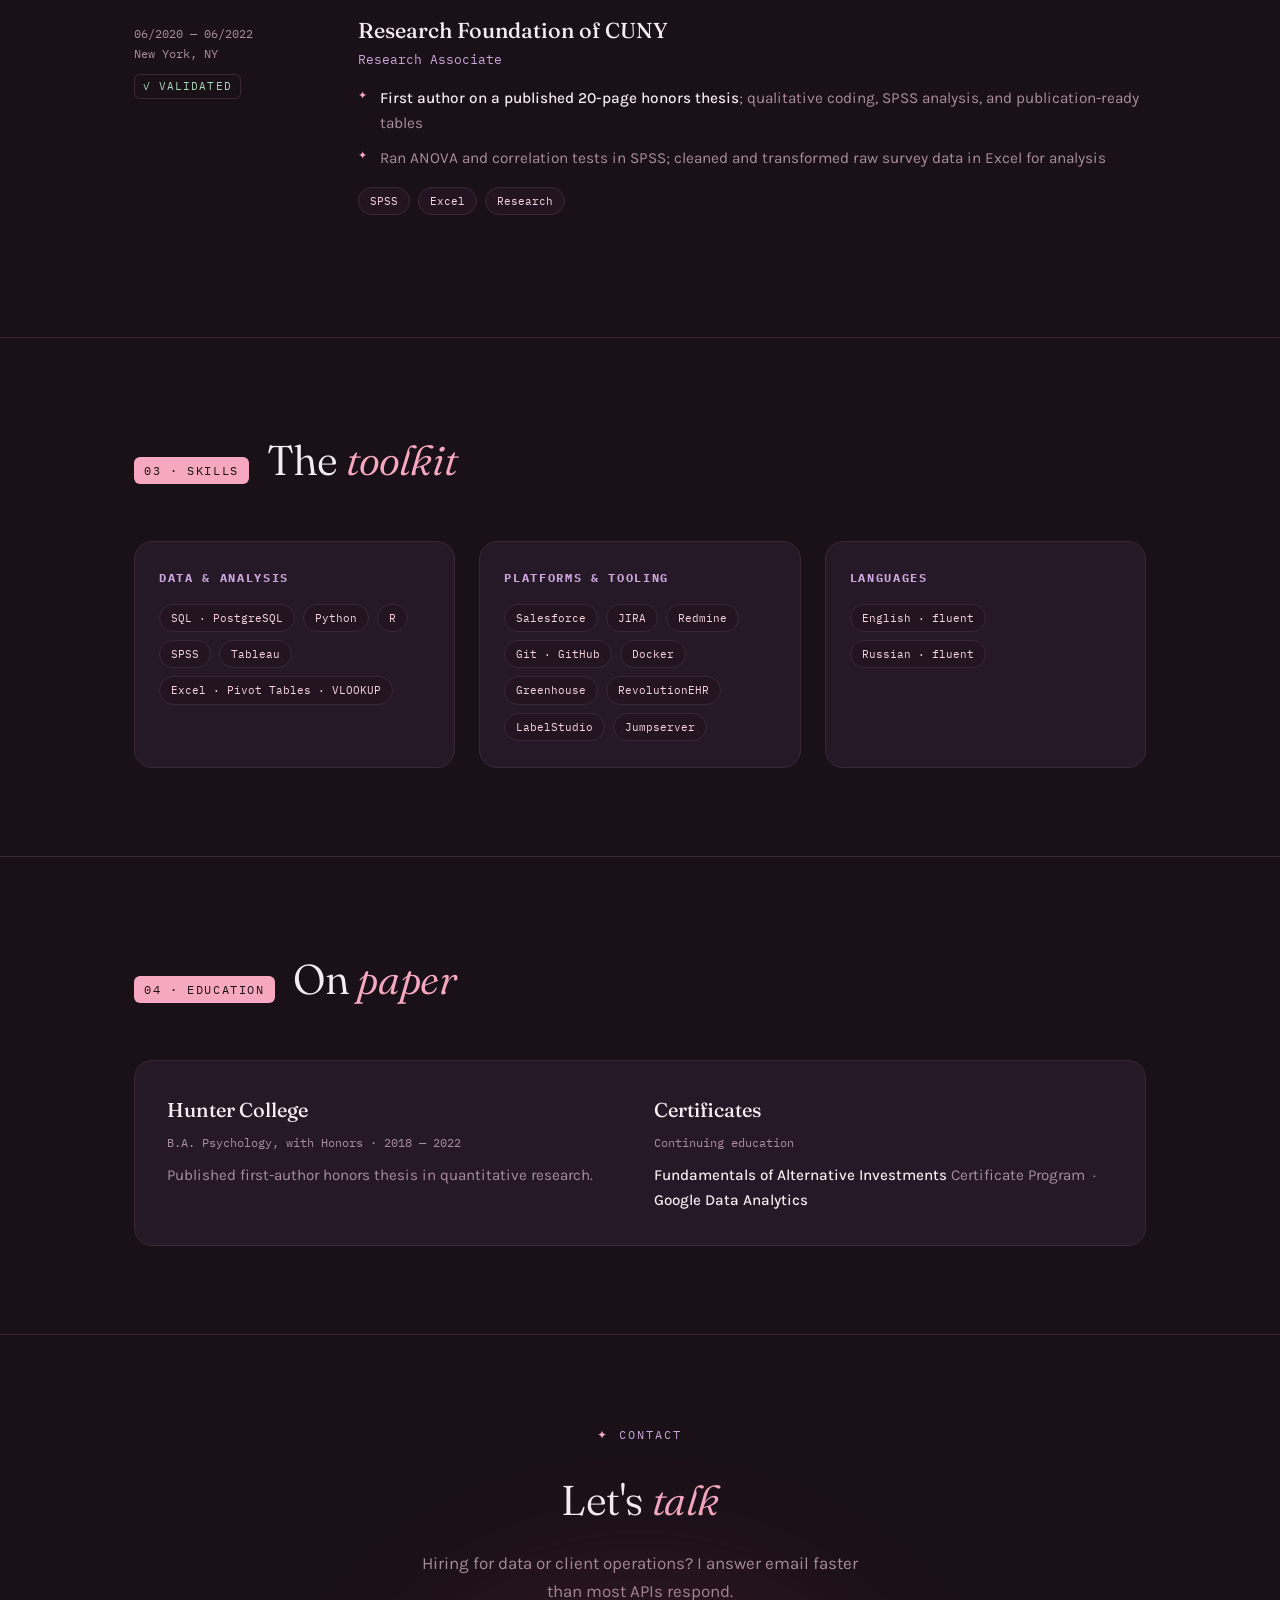
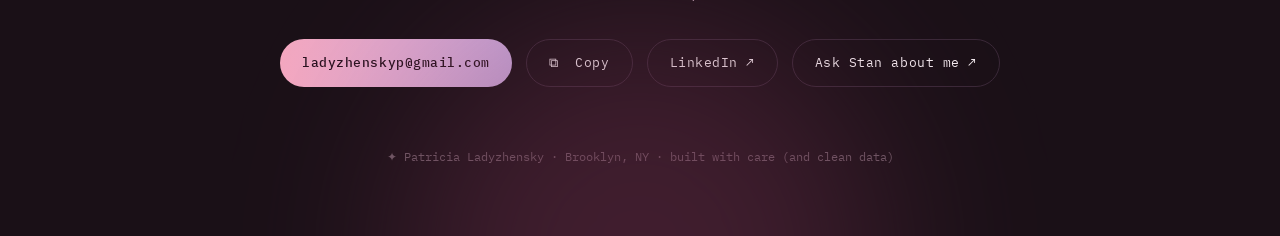
==== commit de236975: "Update employment dates in index.html" ====
--- a/index.html
+++ b/index.html
@@ -492,7 +492,7 @@
 
     <div class="entry reveal">
       <div class="when">
-        03/2026 — Present<br>New York, NY
+        03/2026 — 08/2026<br>New York, NY
         <br><span class="flag live">● current</span>
       </div>
       <div>
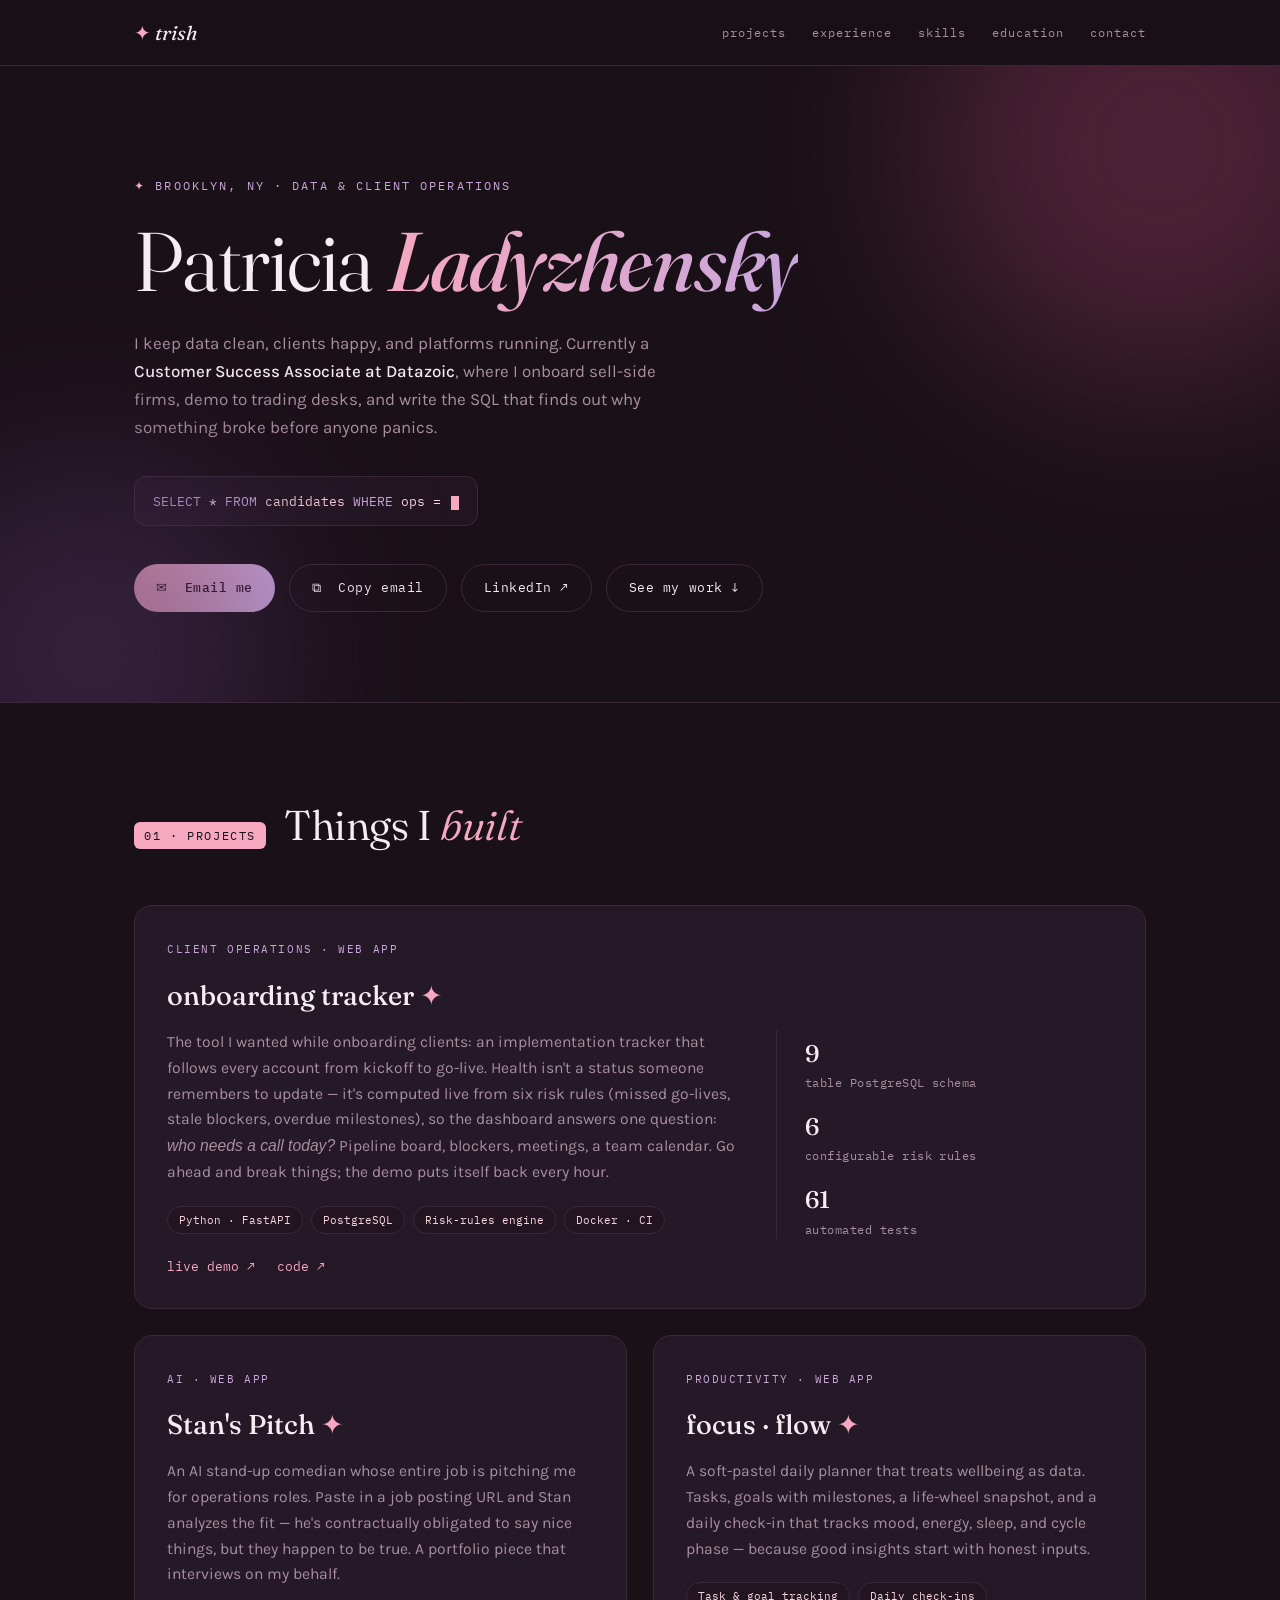
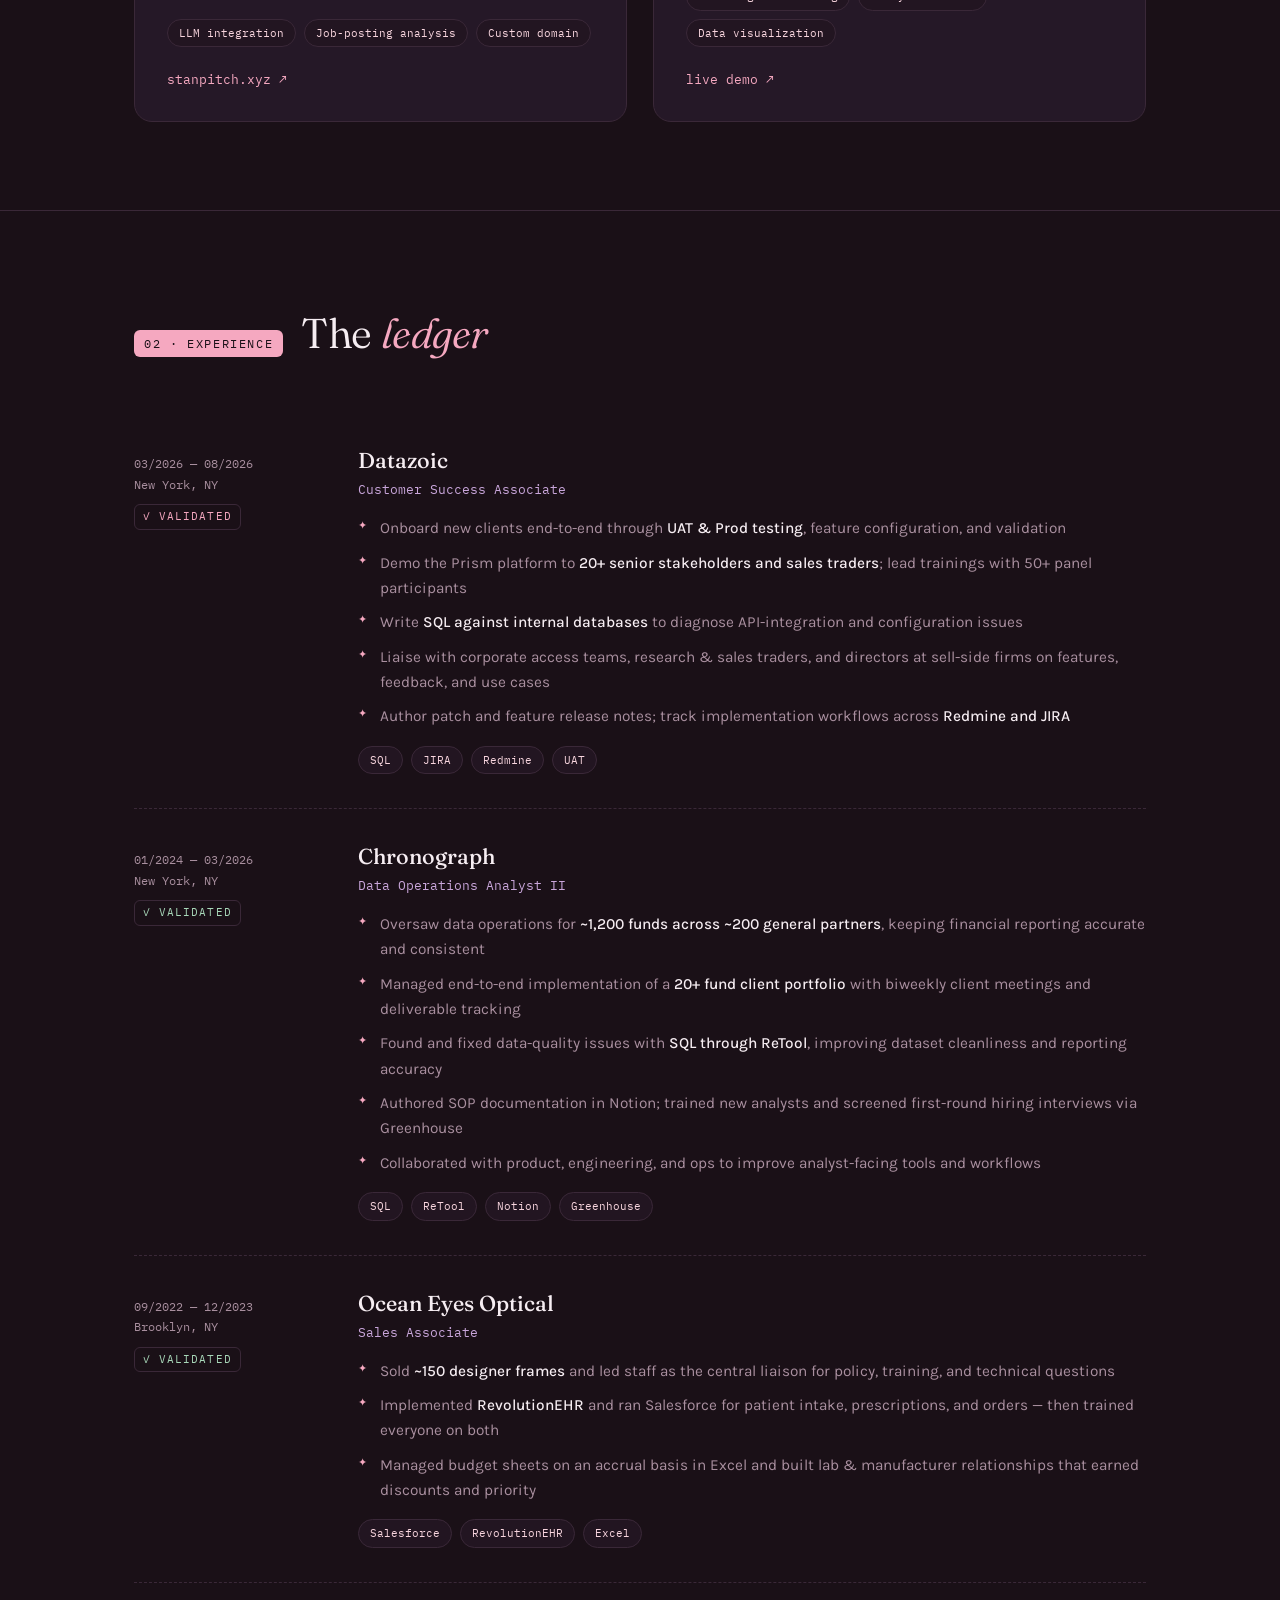
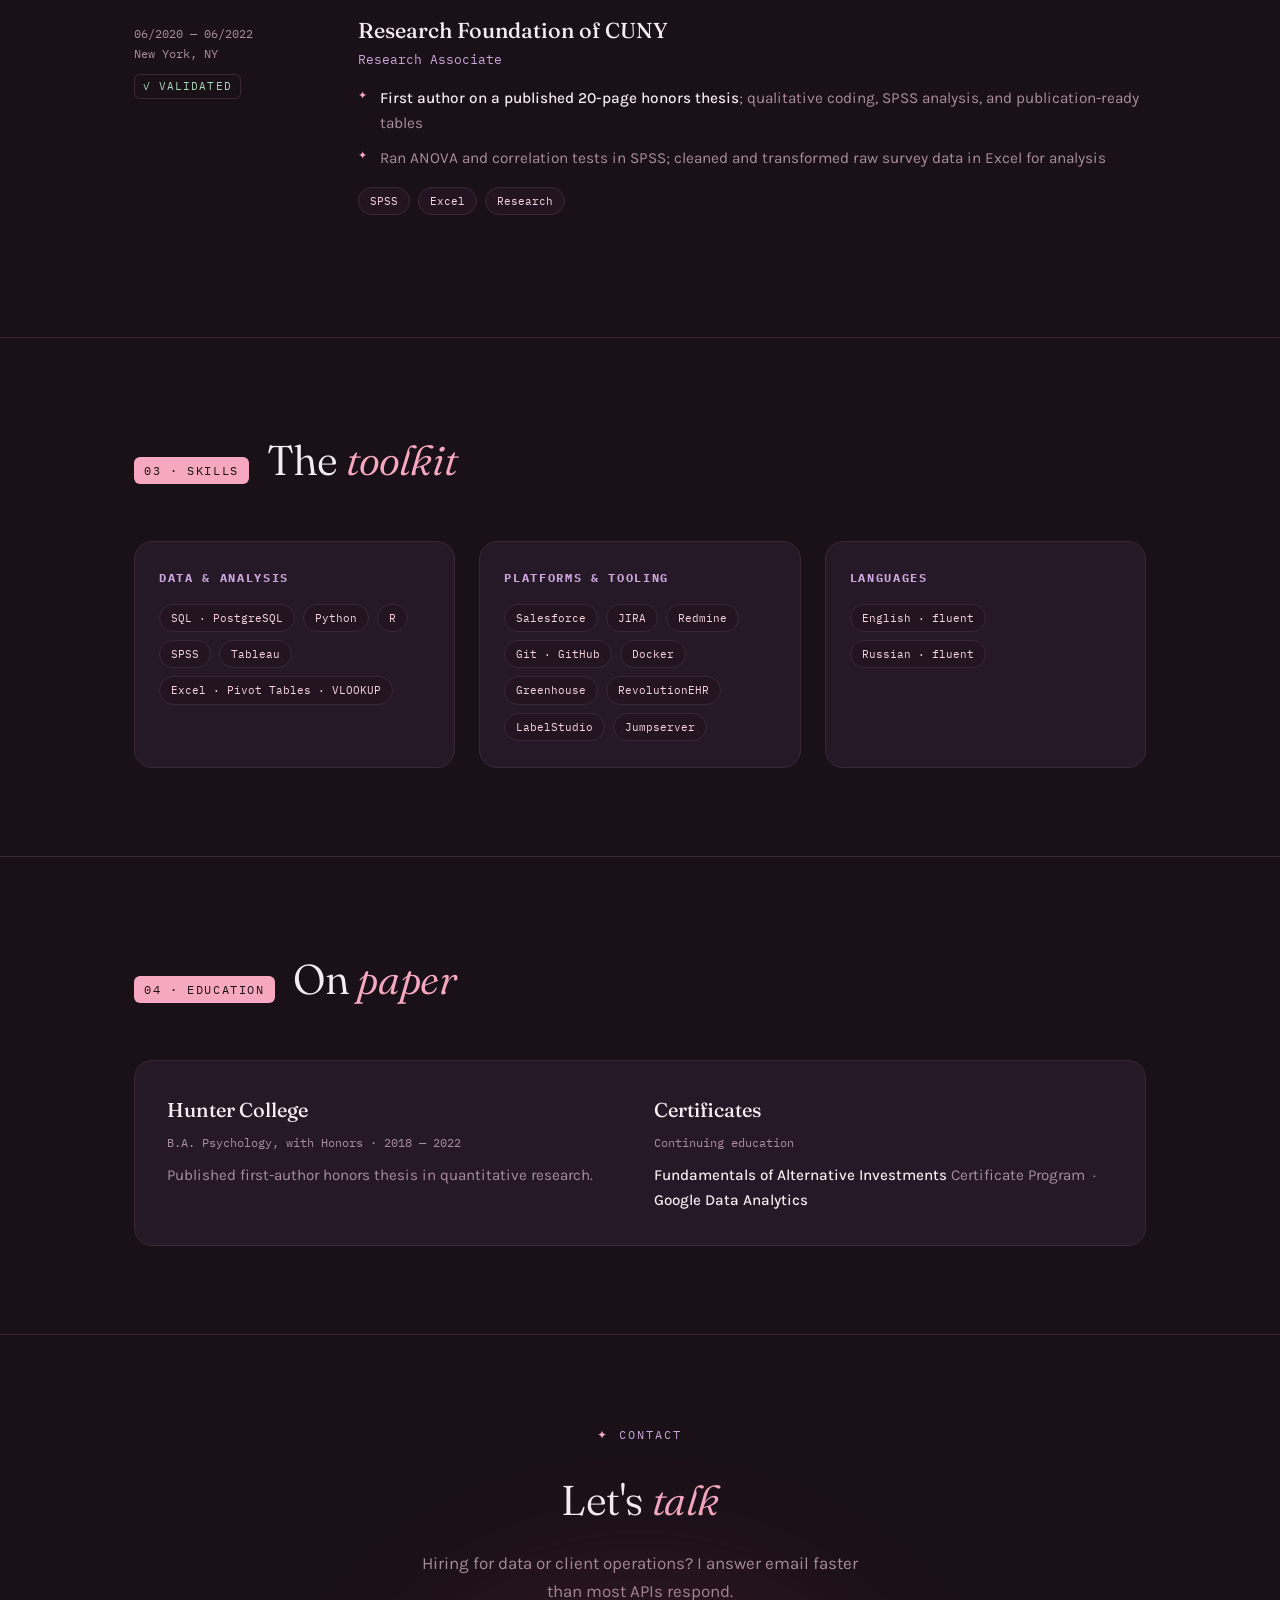
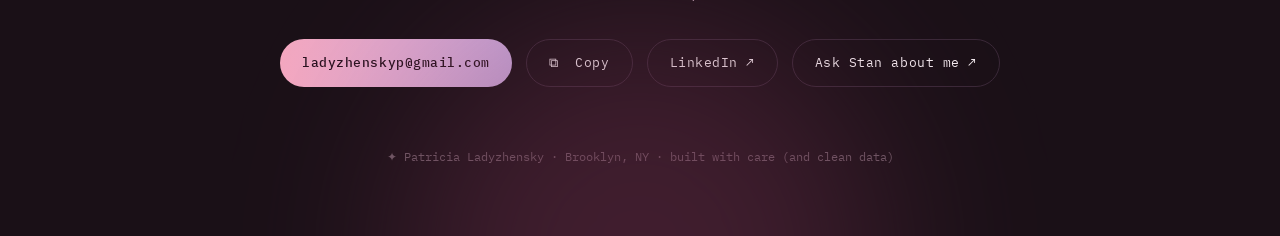
==== commit 1ddb8c95: "Update job status from 'current' to 'validated'" ====
--- a/index.html
+++ b/index.html
@@ -493,7 +493,7 @@
     <div class="entry reveal">
       <div class="when">
         03/2026 — 08/2026<br>New York, NY
-        <br><span class="flag live">● current</span>
+        <br><span class="flag live">✓ validated</span>
       </div>
       <div>
         <h3>Datazoic</h3>
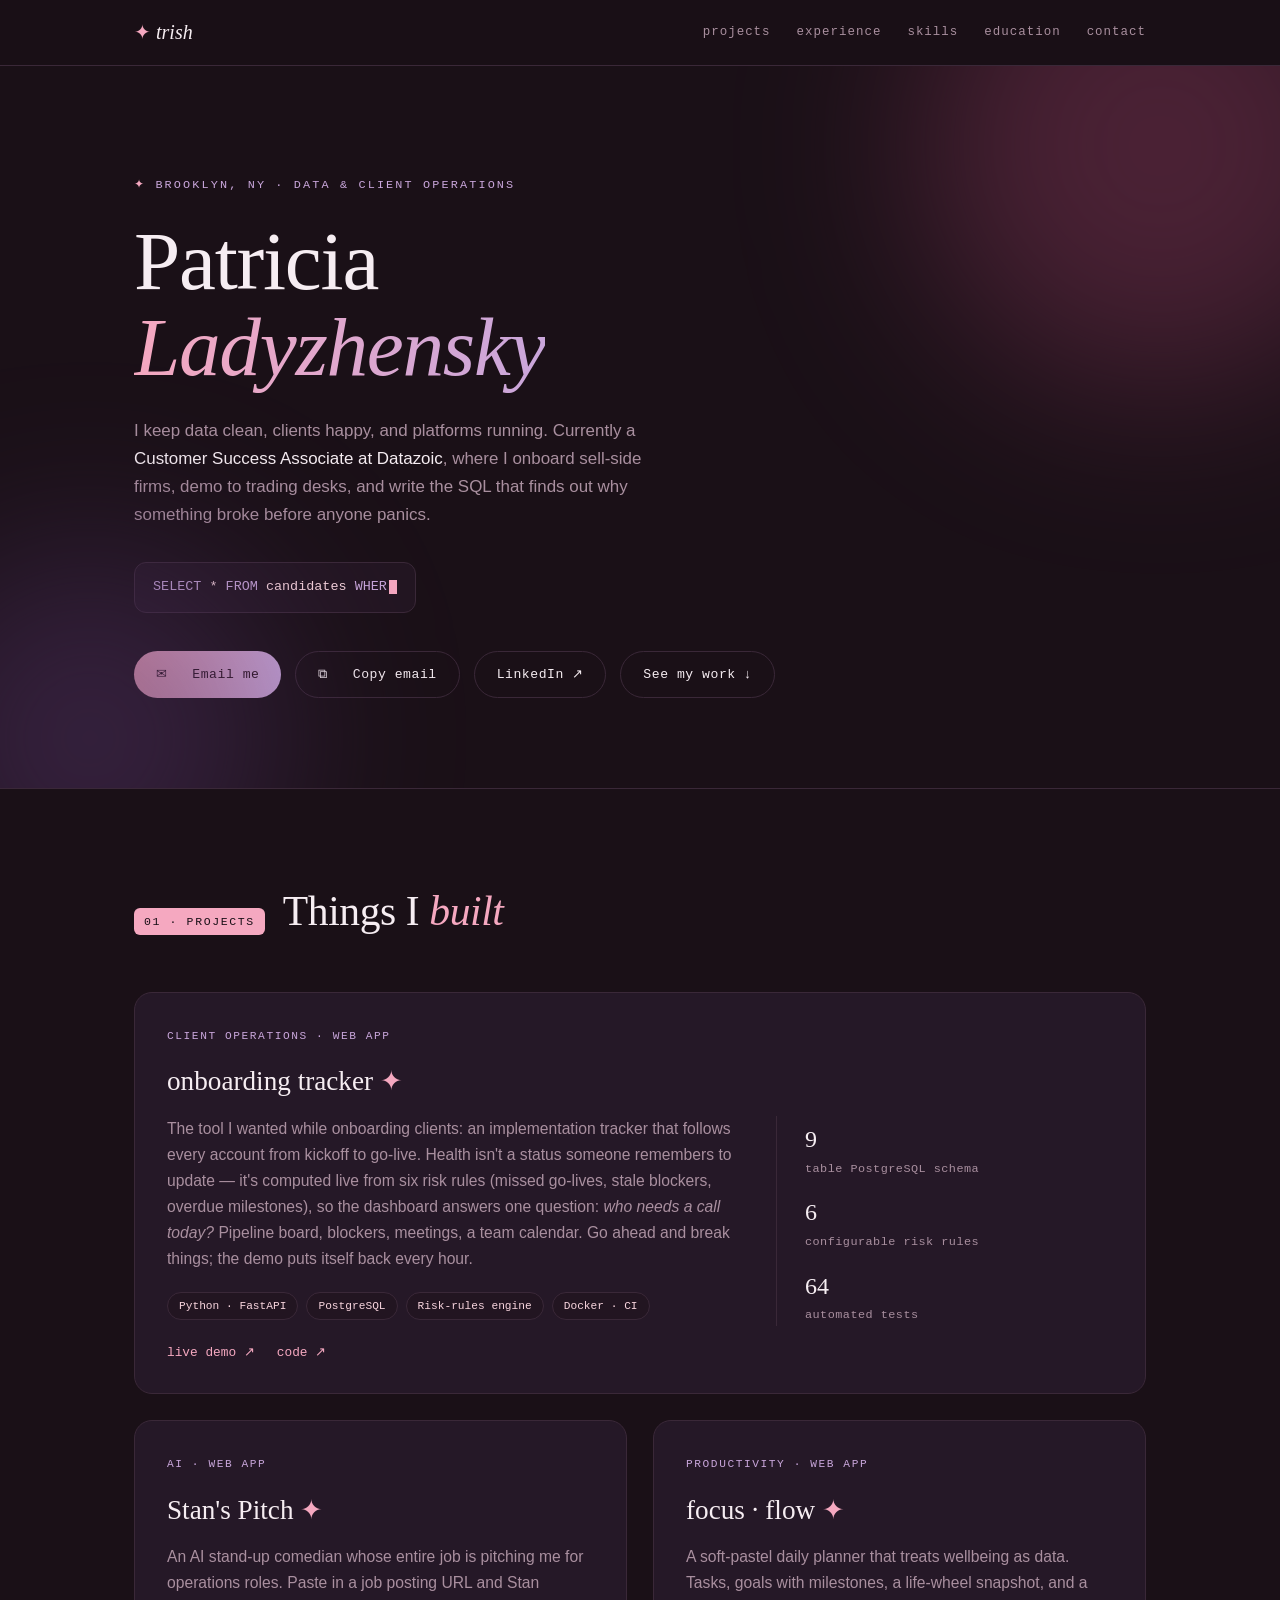
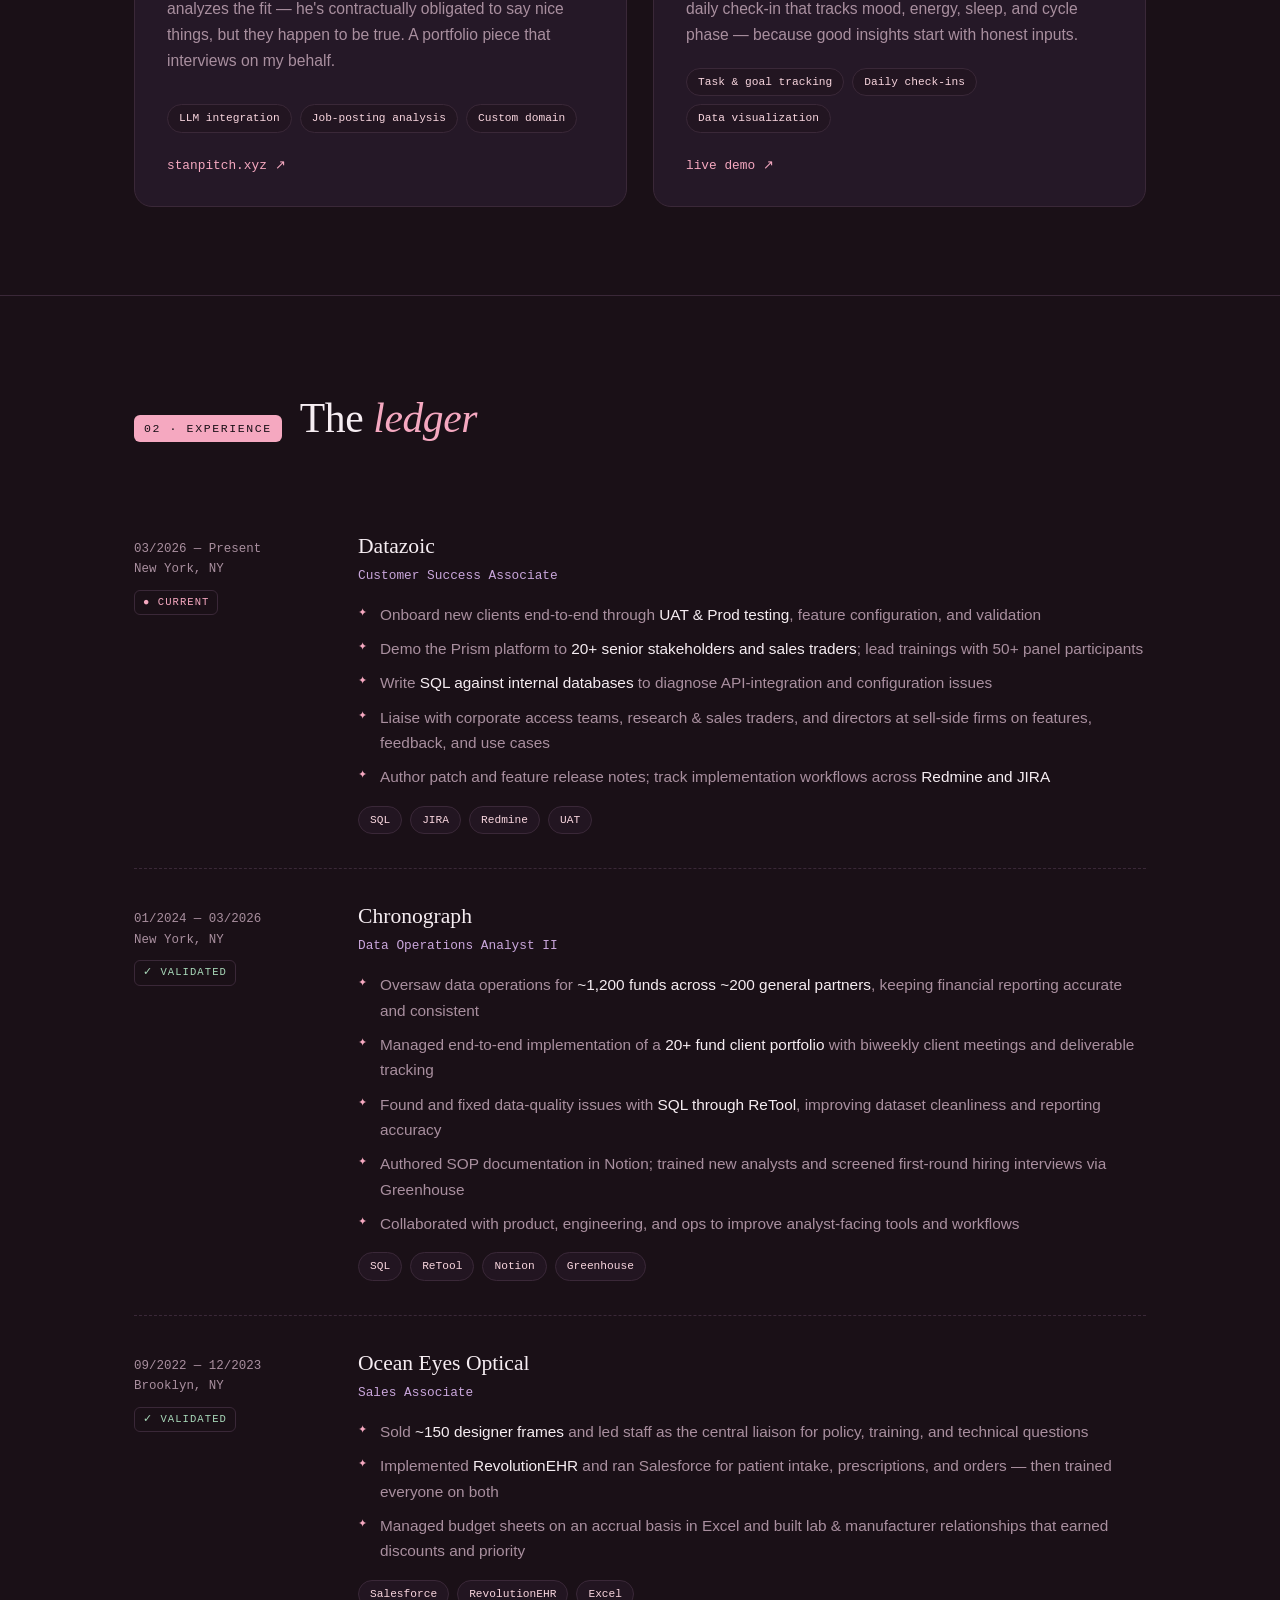
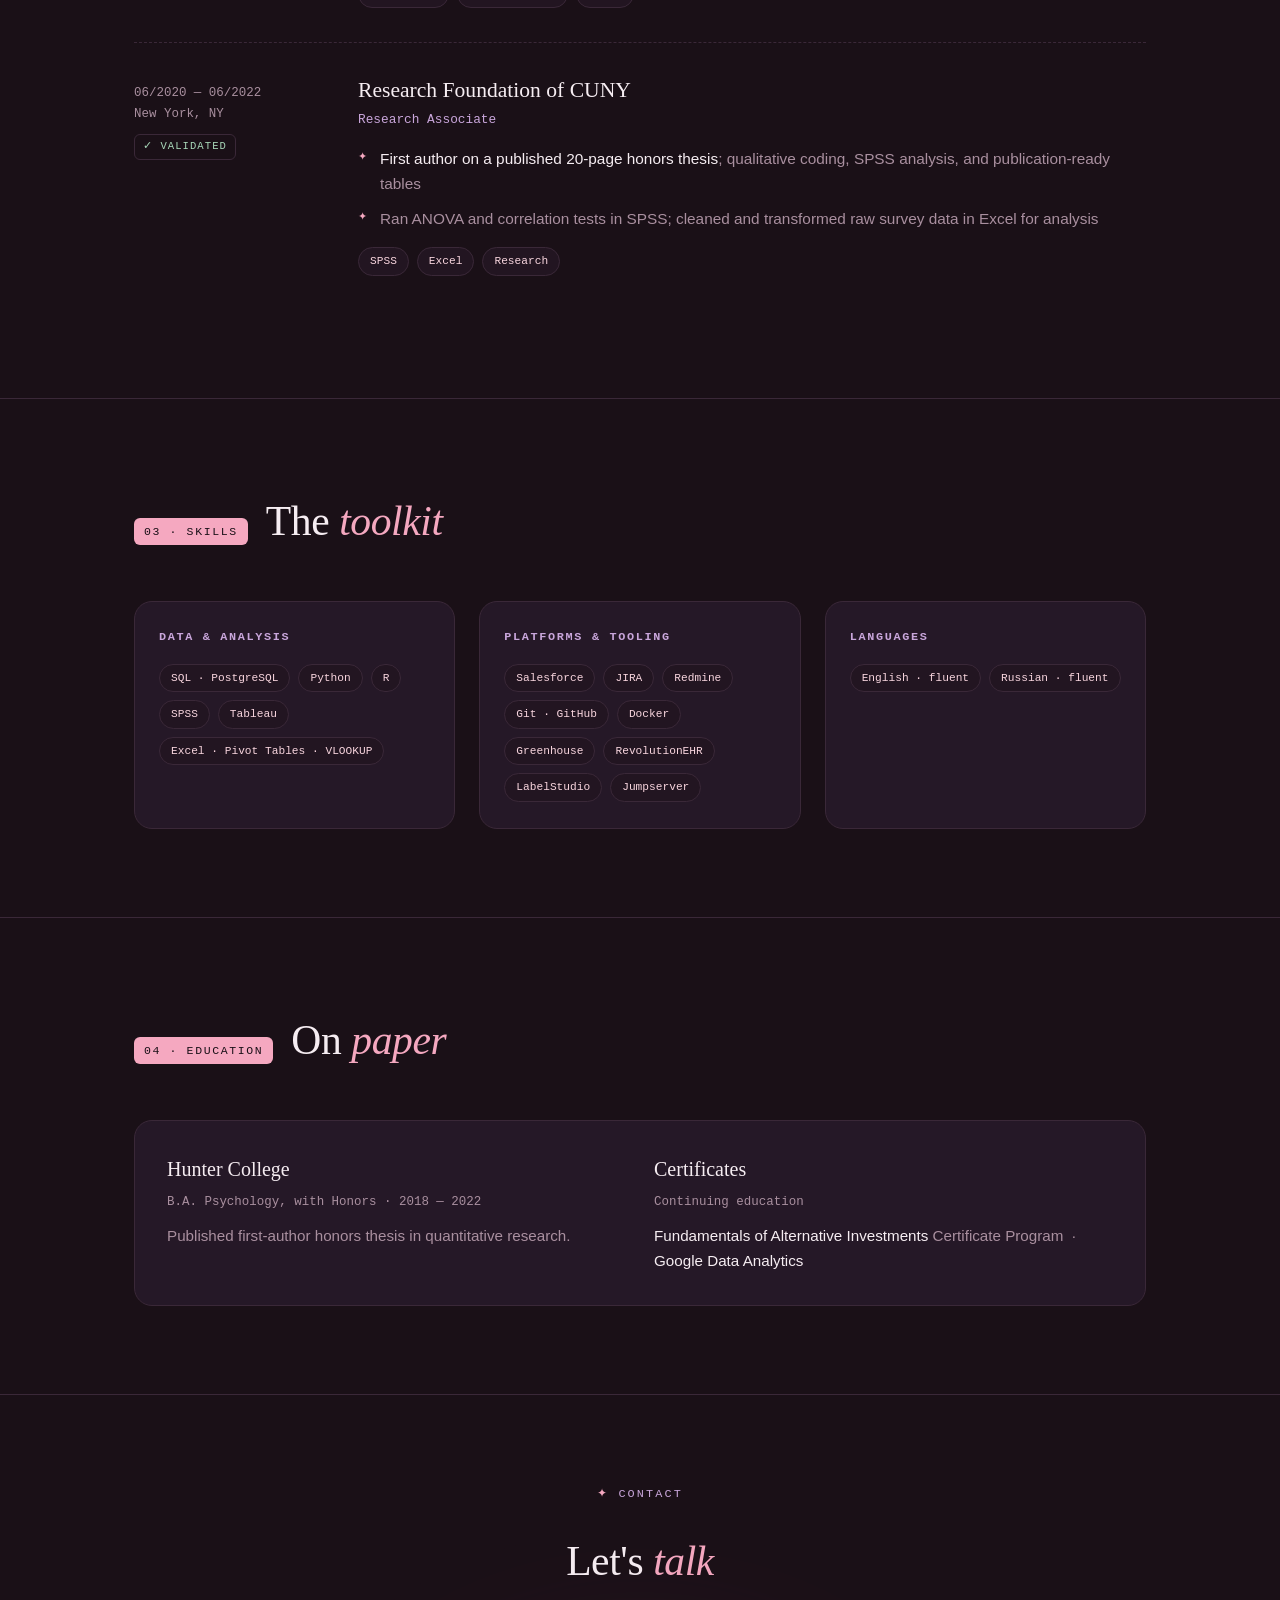
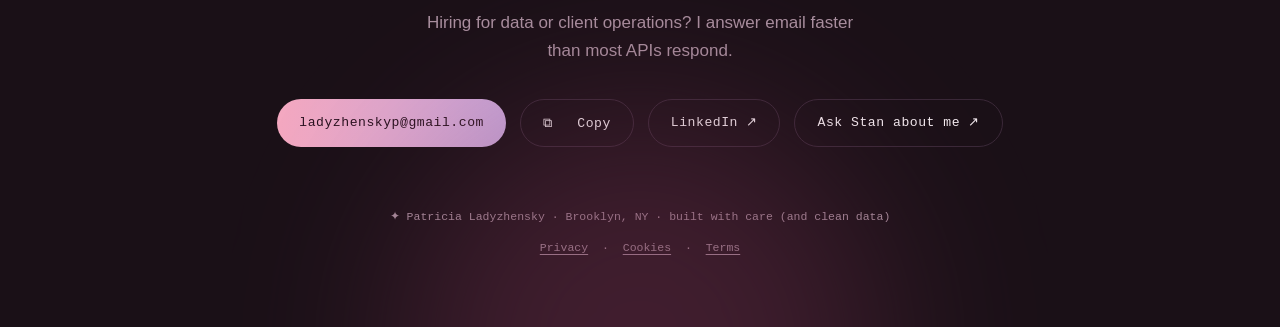
==== commit d6c8b9dc: "Add files via upload" ====
--- a/index.html
+++ b/index.html
@@ -5,9 +5,7 @@
 <meta name="viewport" content="width=device-width, initial-scale=1.0">
 <title>Patricia Ladyzhensky — Data & Client Operations</title>
 <meta name="description" content="Patricia Ladyzhensky is a data & client operations specialist in Brooklyn, NY. Portfolio, projects, and experience.">
-<link rel="preconnect" href="https://fonts.googleapis.com">
-<link rel="preconnect" href="https://fonts.gstatic.com" crossorigin>
-<link href="https://fonts.googleapis.com/css2?family=Fraunces:ital,opsz,wght@0,9..144,340;0,9..144,560;1,9..144,340;1,9..144,480&family=Karla:wght@400;500;700&family=IBM+Plex+Mono:wght@400;500&display=swap" rel="stylesheet">
+<link rel="stylesheet" href="fonts/fonts.css">
 <style>
   :root{
     --bg:        #1A1017;
@@ -27,7 +25,7 @@
   }
 
   *{ margin:0; padding:0; box-sizing:border-box; }
-  html{ scroll-behavior:smooth; }
+  html{ scroll-behavior:smooth; scroll-padding-top: 84px; }
 
   body{
     background: var(--bg);
@@ -48,6 +46,10 @@
     outline-offset: 3px;
     border-radius: 4px;
   }
+
+  .sr-only{ position:absolute; width:1px; height:1px; overflow:hidden; clip-path: inset(50%); white-space:nowrap; }
+  .skip{ position:absolute; left:16px; top:-60px; z-index:200; background: var(--rose); color: var(--bg); font-family: var(--font-mono); font-size:.8rem; padding:10px 16px; border-radius:8px; }
+  .skip:focus{ top:12px; color: var(--bg); }
 
   .wrap{ max-width: 1060px; margin: 0 auto; padding: 0 24px; }
 
@@ -305,7 +307,7 @@
     border-radius: var(--radius);
     padding: 26px 24px;
   }
-  .skill-col h4{
+  .skill-col h3{
     font-family: var(--font-mono);
     font-size: .74rem;
     letter-spacing: .14em;
@@ -346,8 +348,11 @@
     margin-top: 60px;
     font-family: var(--font-mono);
     font-size: .72rem;
-    color: #6E5A66;
-  }
+    color: var(--dim);
+  }
+  .fineprint a{ color: var(--dim); text-decoration: underline; text-underline-offset: 3px; }
+  .fineprint a:hover{ color: var(--rose); }
+  .legal-links{ margin-top: 12px; }
 
   /* ---------- copy toast ---------- */
   .toast{
@@ -375,7 +380,13 @@
     html{ scroll-behavior:auto; }
     .reveal{ opacity:1; transform:none; transition:none; }
     .cursor{ animation:none; }
-    .btn, .card{ transition:none; }
+    .btn, .card, .toast{ transition:none; }
+    .btn:hover, .card:hover{ transform:none; }
+  }
+
+  /* Windows high-contrast mode: gradient text would otherwise disappear */
+  @media (forced-colors: active){
+    h1 em{ background:none; color: CanvasText; }
   }
 
   /* ---------- responsive ---------- */
@@ -391,12 +402,15 @@
     section{ padding: 64px 0; }
   }
 </style>
+<noscript><style>.reveal{ opacity:1; transform:none; }</style></noscript>
 </head>
 <body>
 
-<nav>
+<a class="skip" href="#main">Skip to content</a>
+
+<nav aria-label="Sections">
   <div class="nav-inner">
-    <a class="logo" href="#top"><span class="spark">✦</span> trish</a>
+    <a class="logo" href="#top"><span class="spark" aria-hidden="true">✦</span> trish<span class="sr-only"> — back to top</span></a>
     <div class="nav-links">
       <a href="#projects">projects</a>
       <a href="#experience">experience</a>
@@ -414,18 +428,19 @@
     <p class="eyebrow">Brooklyn, NY · Data &amp; Client Operations</p>
     <h1>Patricia <em>Ladyzhensky</em></h1>
     <p class="hero-sub">I keep data clean, clients happy, and platforms running. Currently a <strong>Customer Success Associate at Datazoic</strong>, where I onboard sell-side firms, demo to trading desks, and write the SQL that finds out why something broke before anyone panics.</p>
-    <div class="query" aria-label="A decorative SQL query">
+    <div class="query" role="img" aria-label="Decorative SQL query: SELECT * FROM candidates WHERE ops = 'meticulous' AND vibes = 'immaculate';">
       <span id="query-text"><span class="kw">SELECT</span> * <span class="kw">FROM</span> candidates <span class="kw">WHERE</span> ops = <span class="str">'meticulous'</span> <span class="kw">AND</span> vibes = <span class="str">'immaculate'</span>;</span><span class="cursor" aria-hidden="true"></span>
     </div>
     <div class="hero-ctas">
-      <a class="btn primary" href="mailto:ladyzhenskyp@gmail.com">✉ &nbsp;Email me</a>
-      <button class="btn copy-email" type="button" data-email="ladyzhenskyp@gmail.com" style="cursor:pointer;background:none">⧉ &nbsp;Copy email</button>
-      <a class="btn" href="https://www.linkedin.com/in/patricia-ladyzhensky-b814b9244" target="_blank" rel="noopener">LinkedIn ↗</a>
-      <a class="btn" href="#projects">See my work ↓</a>
+      <a class="btn primary" href="mailto:ladyzhenskyp@gmail.com"><span aria-hidden="true">✉ &nbsp;</span>Email me</a>
+      <button class="btn copy-email" type="button" data-email="ladyzhenskyp@gmail.com" style="cursor:pointer;background:none"><span aria-hidden="true">⧉ &nbsp;</span>Copy email</button>
+      <a class="btn" href="https://www.linkedin.com/in/patricia-ladyzhensky-b814b9244" target="_blank" rel="noopener">LinkedIn <span aria-hidden="true">↗</span><span class="sr-only"> (opens in a new tab)</span></a>
+      <a class="btn" href="#projects">See my work <span aria-hidden="true">↓</span></a>
     </div>
   </div>
 </header>
 
+<main id="main">
 <section id="projects">
   <div class="wrap">
     <div class="sec-head reveal">
@@ -435,7 +450,7 @@
     <div class="projects">
       <div class="card feature reveal">
         <div class="kind">Client Operations · Web App</div>
-        <h3>onboarding tracker <span class="spark">✦</span></h3>
+        <h3>onboarding tracker <span class="spark" aria-hidden="true">✦</span></h3>
         <div class="split">
           <div>
             <p>The tool I wanted while onboarding clients: an implementation tracker that follows every account from kickoff to go-live. Health isn't a status someone remembers to update — it's computed live from six risk rules (missed go-lives, stale blockers, overdue milestones), so the dashboard answers one question: <em>who needs a call today?</em> Pipeline board, blockers, meetings, a team calendar. Go ahead and break things; the demo puts itself back every hour.</p>
@@ -446,38 +461,38 @@
               <span class="chip">Docker · CI</span>
             </div>
             <div class="links">
-              <a class="visit" href="https://onboarding-tracker-production-0880.up.railway.app" target="_blank" rel="noopener">live demo</a>
-              <a class="visit" href="https://github.com/ladyzhenskyp/onboarding-tracker" target="_blank" rel="noopener">code</a>
+              <a class="visit" href="https://onboarding-tracker-production-0880.up.railway.app" target="_blank" rel="noopener">live demo<span class="sr-only">: onboarding tracker (opens in a new tab)</span></a>
+              <a class="visit" href="https://github.com/ladyzhenskyp/onboarding-tracker" target="_blank" rel="noopener">code<span class="sr-only">: onboarding tracker on GitHub (opens in a new tab)</span></a>
             </div>
           </div>
           <ul class="facts" aria-label="Project facts">
             <li><b>9</b>table PostgreSQL schema</li>
             <li><b>6</b>configurable risk rules</li>
-            <li><b>61</b>automated tests</li>
+            <li><b>64</b>automated tests</li>
           </ul>
         </div>
       </div>
       <div class="card reveal">
         <div class="kind">AI · Web App</div>
-        <h3>Stan's Pitch <span class="spark">✦</span></h3>
+        <h3>Stan's Pitch <span class="spark" aria-hidden="true">✦</span></h3>
         <p>An AI stand-up comedian whose entire job is pitching me for operations roles. Paste in a job posting URL and Stan analyzes the fit — he's contractually obligated to say nice things, but they happen to be true. A portfolio piece that interviews on my behalf.</p>
         <div class="stack">
           <span class="chip">LLM integration</span>
           <span class="chip">Job-posting analysis</span>
           <span class="chip">Custom domain</span>
         </div>
-        <a class="visit" href="https://stanpitch.xyz" target="_blank" rel="noopener">stanpitch.xyz</a>
+        <a class="visit" href="https://stanpitch.xyz" target="_blank" rel="noopener">stanpitch.xyz<span class="sr-only"> (opens in a new tab)</span></a>
       </div>
       <div class="card reveal">
         <div class="kind">Productivity · Web App</div>
-        <h3>focus · flow <span class="spark">✦</span></h3>
+        <h3>focus · flow <span class="spark" aria-hidden="true">✦</span></h3>
         <p>A soft-pastel daily planner that treats wellbeing as data. Tasks, goals with milestones, a life-wheel snapshot, and a daily check-in that tracks mood, energy, sleep, and cycle phase — because good insights start with honest inputs.</p>
         <div class="stack">
           <span class="chip">Task &amp; goal tracking</span>
           <span class="chip">Daily check-ins</span>
           <span class="chip">Data visualization</span>
         </div>
-        <a class="visit" href="https://focus-flow-demo-1ds1.onrender.com" target="_blank" rel="noopener">live demo</a>
+        <a class="visit" href="https://focus-flow-demo-1ds1.onrender.com" target="_blank" rel="noopener">live demo<span class="sr-only">: focus flow (opens in a new tab)</span></a>
       </div>
     </div>
   </div>
@@ -492,8 +507,8 @@
 
     <div class="entry reveal">
       <div class="when">
-        03/2026 — 08/2026<br>New York, NY
-        <br><span class="flag live">✓ validated</span>
+        03/2026 — Present<br>New York, NY
+        <br><span class="flag live">● current</span>
       </div>
       <div>
         <h3>Datazoic</h3>
@@ -579,7 +594,7 @@
     </div>
     <div class="skill-grid">
       <div class="skill-col reveal">
-        <h4>Data &amp; Analysis</h4>
+        <h3>Data &amp; Analysis</h3>
         <div class="chips">
           <span class="chip">SQL · PostgreSQL</span><span class="chip">Python</span><span class="chip">R</span>
           <span class="chip">SPSS</span><span class="chip">Tableau</span>
@@ -587,7 +602,7 @@
         </div>
       </div>
       <div class="skill-col reveal">
-        <h4>Platforms &amp; Tooling</h4>
+        <h3>Platforms &amp; Tooling</h3>
         <div class="chips">
           <span class="chip">Salesforce</span><span class="chip">JIRA</span><span class="chip">Redmine</span>
           <span class="chip">Git · GitHub</span><span class="chip">Docker</span>
@@ -596,7 +611,7 @@
         </div>
       </div>
       <div class="skill-col reveal">
-        <h4>Languages</h4>
+        <h3>Languages</h3>
         <div class="chips">
           <span class="chip">English · fluent</span>
           <span class="chip">Russian · fluent</span>
@@ -626,6 +641,7 @@
     </div>
   </div>
 </section>
+</main>
 
 <footer id="contact">
   <div class="glow rose"></div>
@@ -635,15 +651,16 @@
     <p class="sub">Hiring for data or client operations? I answer email faster than most APIs respond.</p>
     <div class="foot-links">
       <a class="btn primary" href="mailto:ladyzhenskyp@gmail.com">ladyzhenskyp@gmail.com</a>
-      <button class="btn copy-email" type="button" data-email="ladyzhenskyp@gmail.com" style="cursor:pointer;background:none">⧉ &nbsp;Copy</button>
-      <a class="btn" href="https://www.linkedin.com/in/patricia-ladyzhensky-b814b9244" target="_blank" rel="noopener">LinkedIn ↗</a>
-      <a class="btn" href="https://stanpitch.xyz" target="_blank" rel="noopener">Ask Stan about me ↗</a>
+      <button class="btn copy-email" type="button" data-email="ladyzhenskyp@gmail.com" style="cursor:pointer;background:none" aria-label="Copy email address"><span aria-hidden="true">⧉ &nbsp;</span>Copy</button>
+      <a class="btn" href="https://www.linkedin.com/in/patricia-ladyzhensky-b814b9244" target="_blank" rel="noopener">LinkedIn <span aria-hidden="true">↗</span><span class="sr-only"> (opens in a new tab)</span></a>
+      <a class="btn" href="https://stanpitch.xyz" target="_blank" rel="noopener">Ask Stan about me <span aria-hidden="true">↗</span><span class="sr-only"> (opens in a new tab)</span></a>
     </div>
     <p class="fineprint">✦ Patricia Ladyzhensky · Brooklyn, NY · built with care (and clean data)</p>
+    <p class="fineprint legal-links"><a href="privacy.html">Privacy</a> &nbsp;·&nbsp; <a href="privacy.html#cookies">Cookies</a> &nbsp;·&nbsp; <a href="terms.html">Terms</a></p>
   </div>
 </footer>
 
-<div class="toast" id="toast" role="status" aria-live="polite">copied ✓</div>
+<div class="toast" id="toast" role="status" aria-live="polite"></div>
 
 <script>
   // scroll reveals
@@ -710,9 +727,13 @@
         document.execCommand('copy');
         tmp.remove();
       }
+      toast.textContent = 'Email address copied ✓';   // set on click so screen readers announce it
       toast.classList.add('show');
       clearTimeout(toastTimer);
-      toastTimer = setTimeout(() => toast.classList.remove('show'), 1800);
+      toastTimer = setTimeout(() => {
+        toast.classList.remove('show');
+        setTimeout(() => { if (!toast.classList.contains('show')) toast.textContent = ''; }, 300);
+      }, 2400);
     });
   });
 </script>
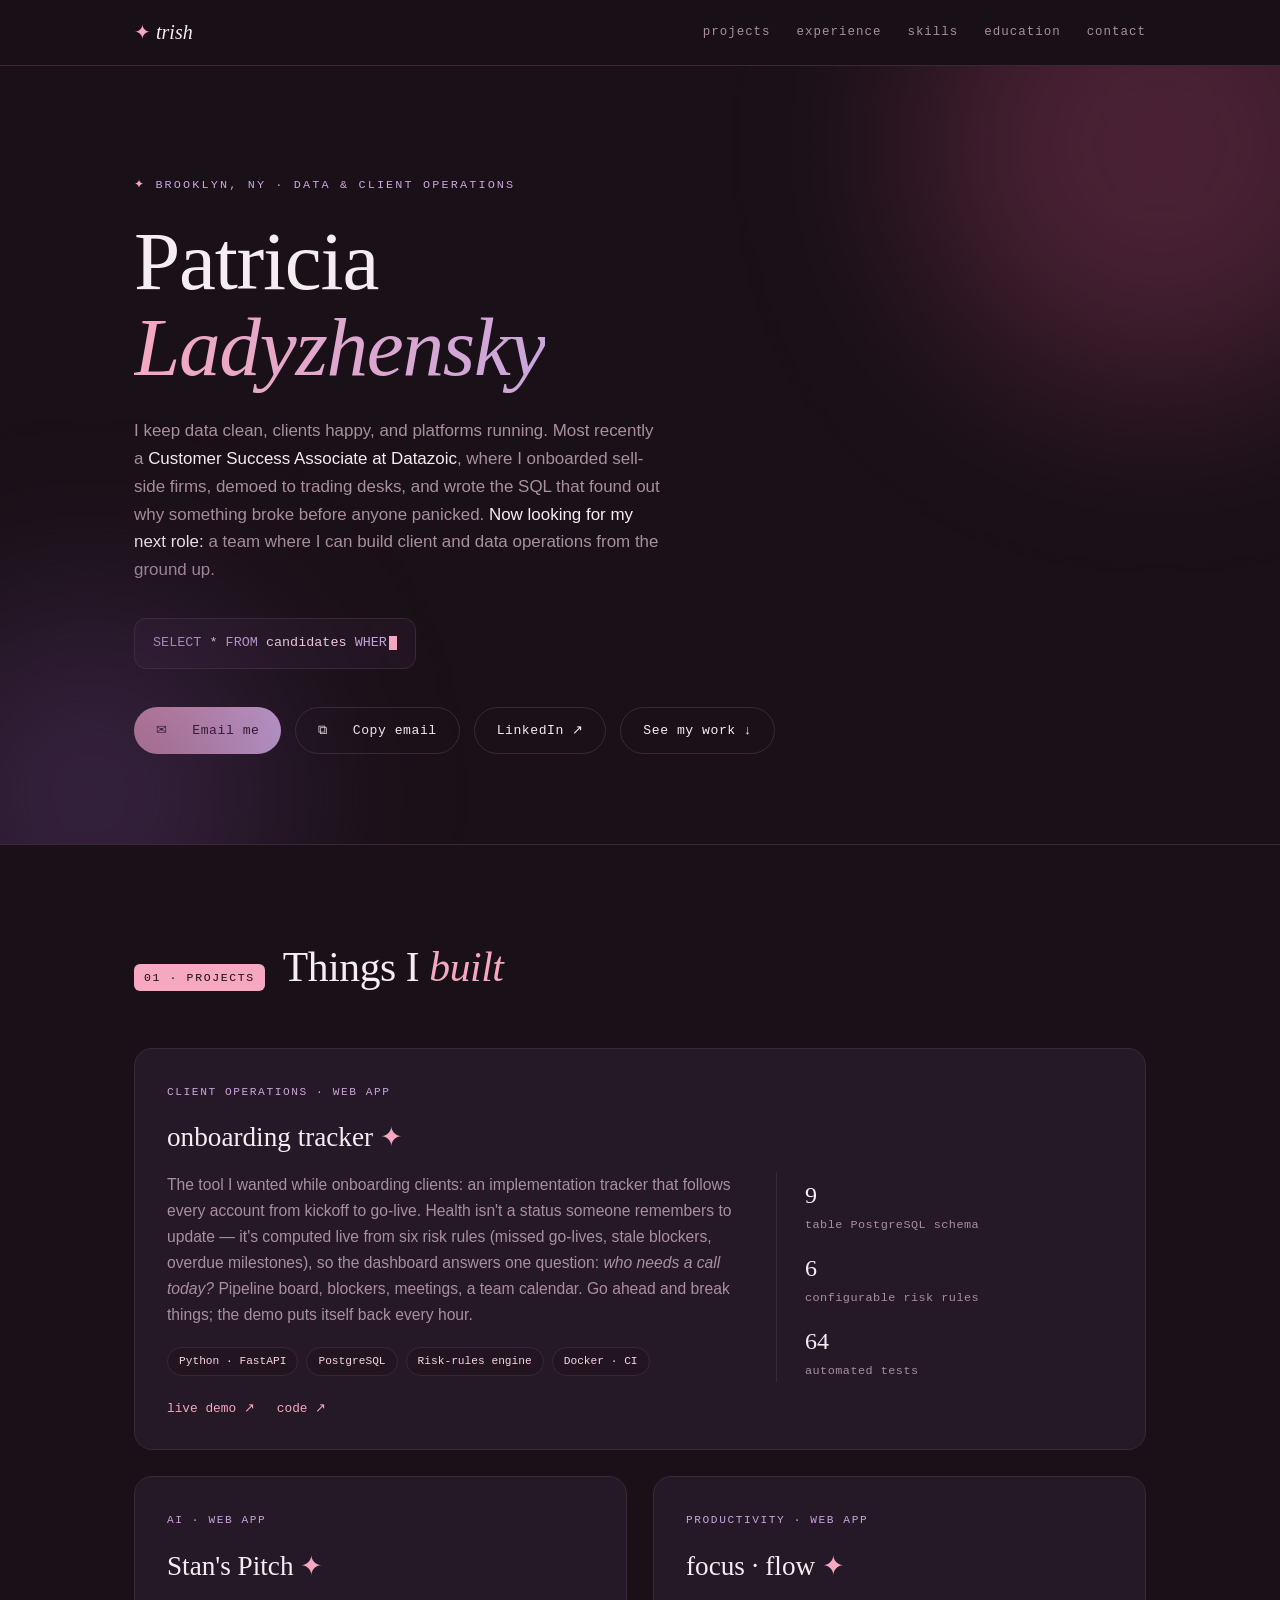
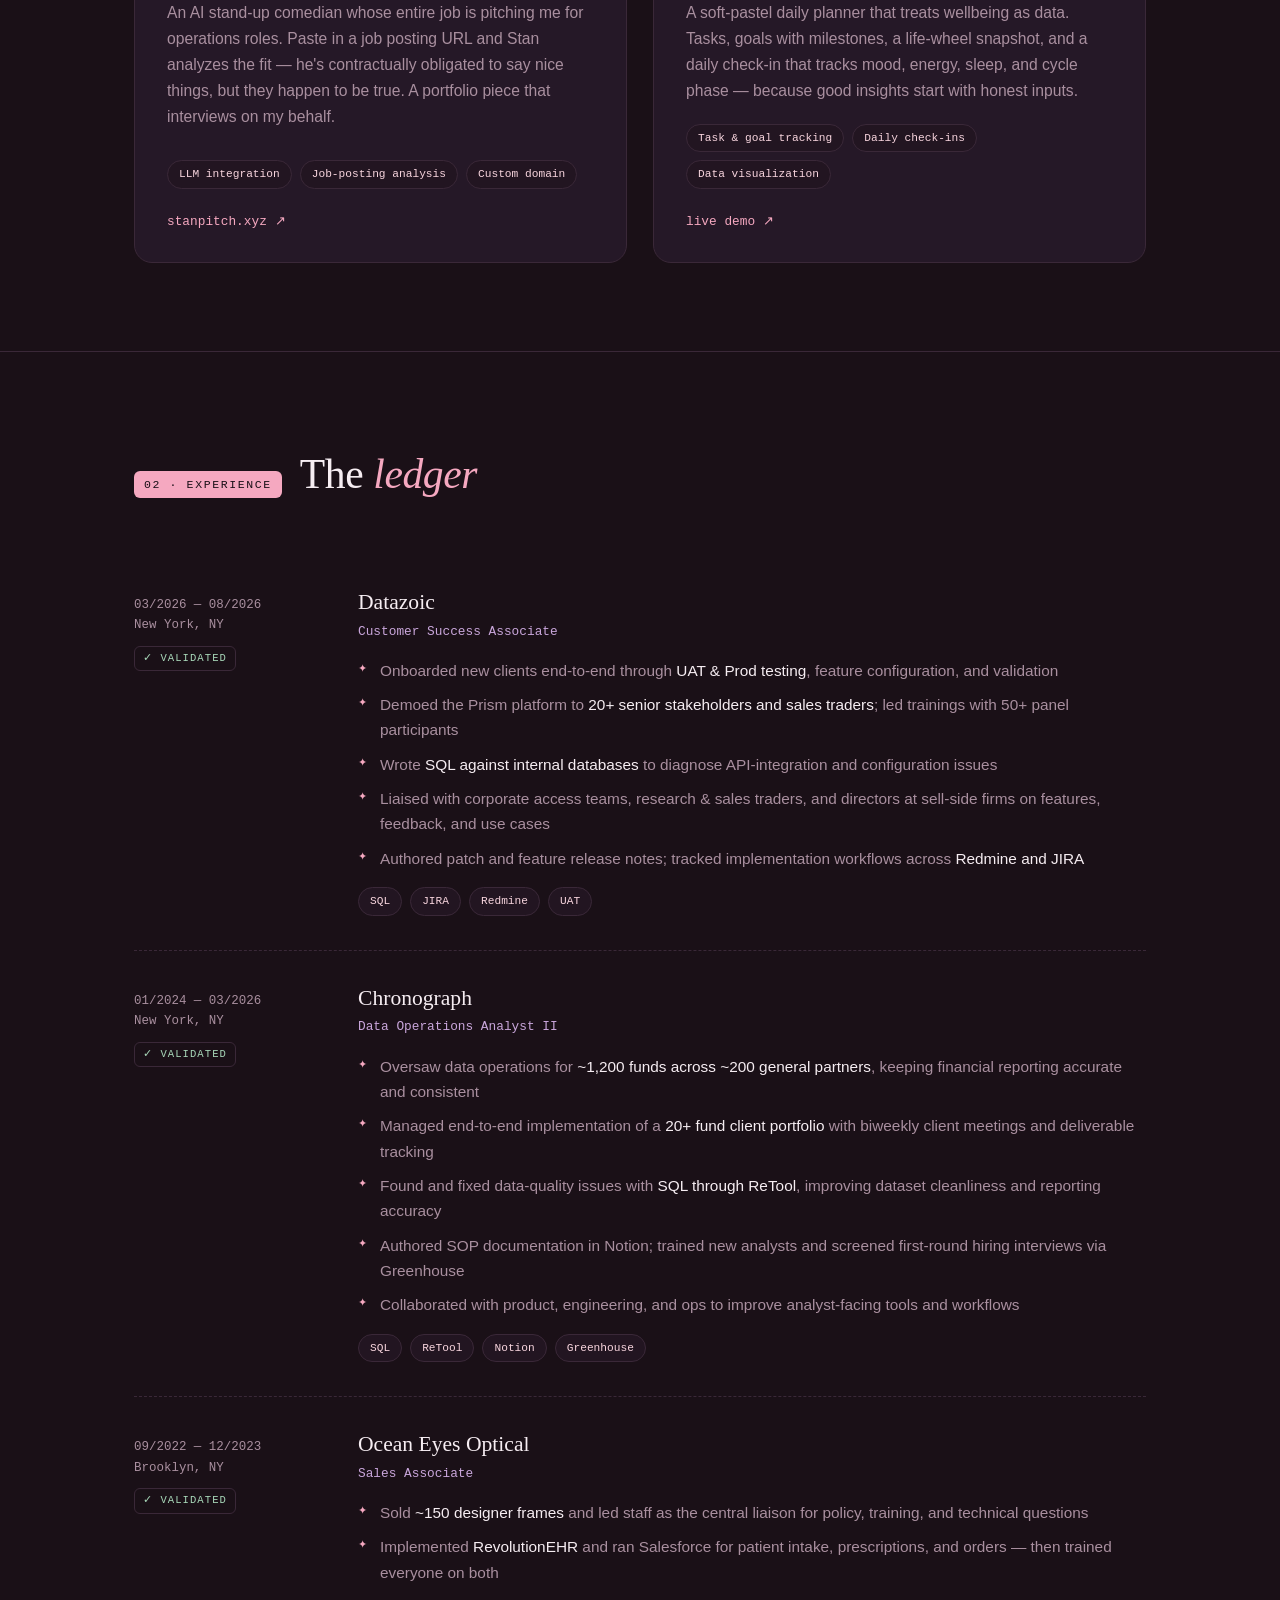
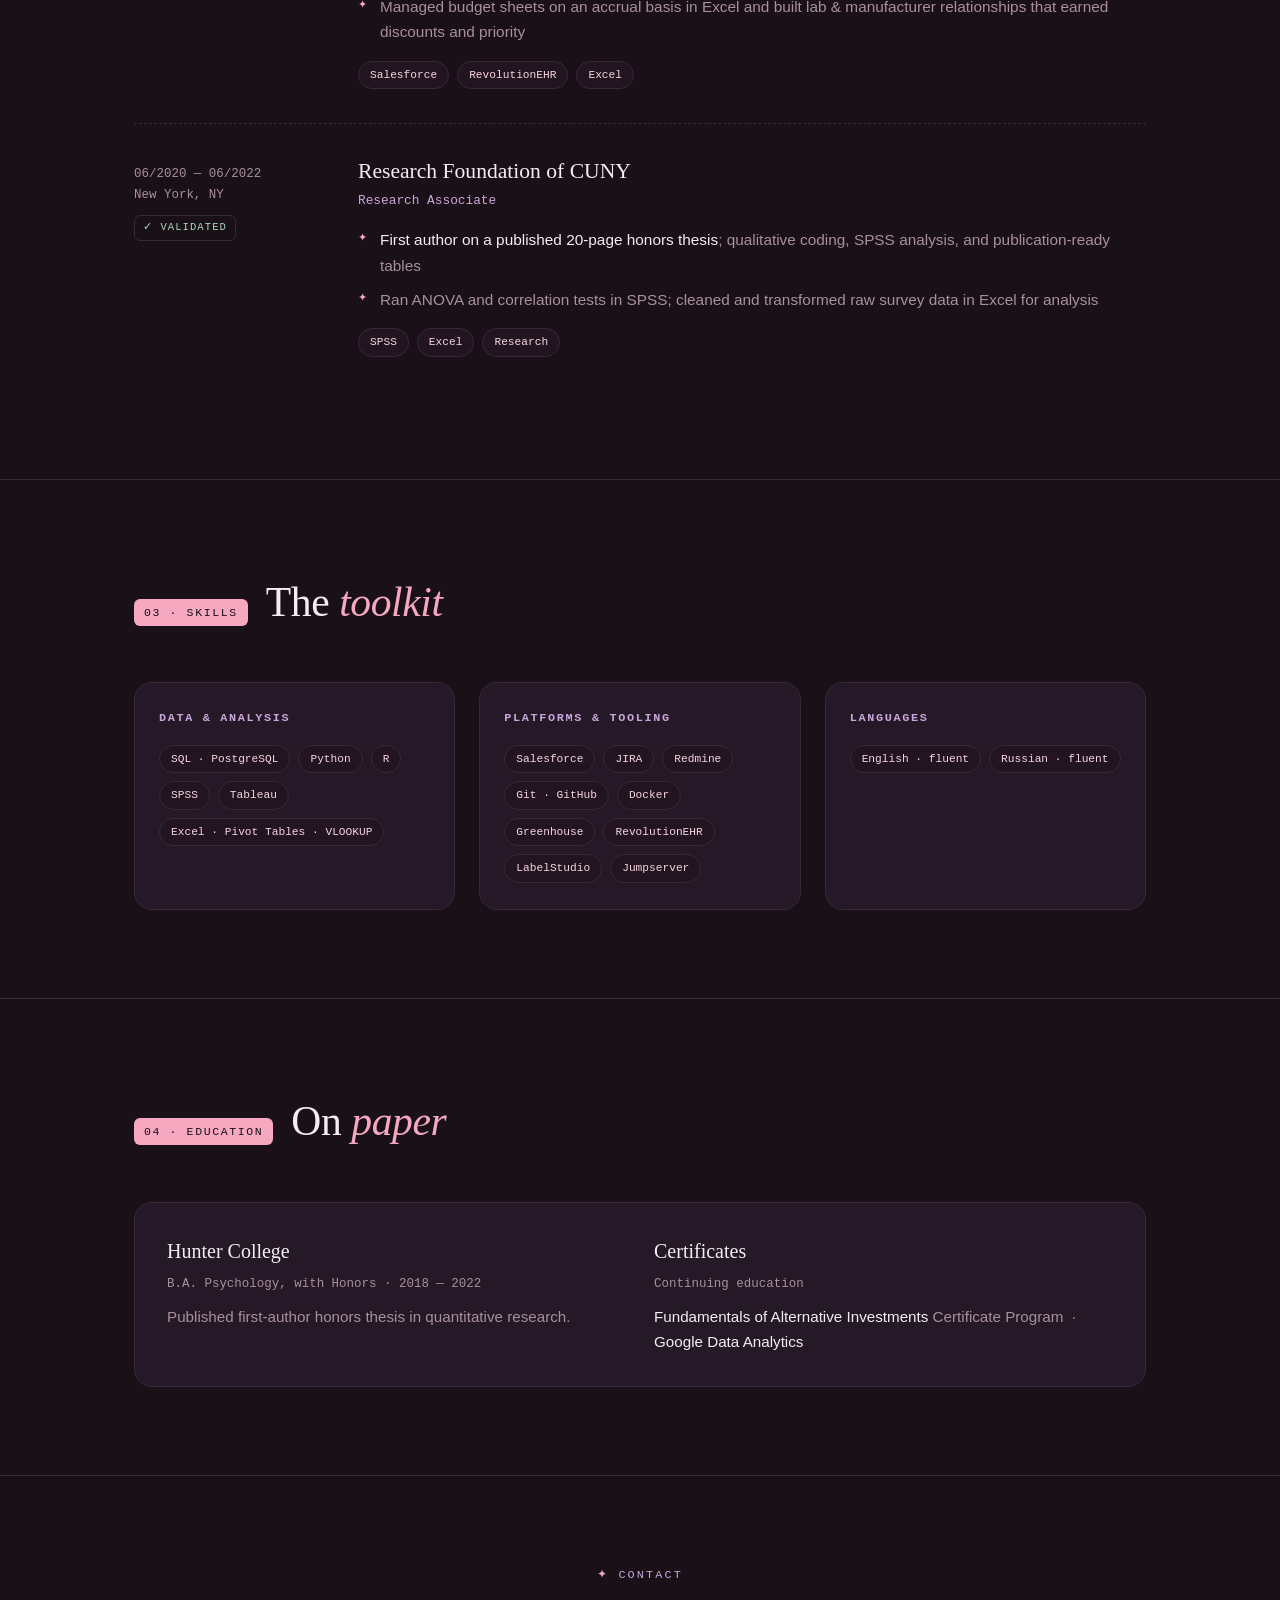
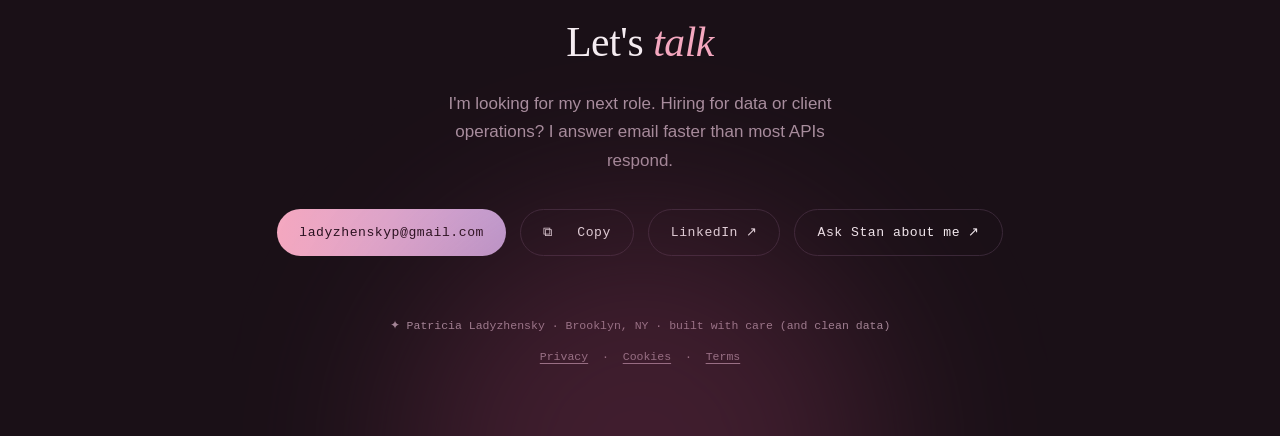
==== commit 7f897d50: "Add files via upload" ====
--- a/index.html
+++ b/index.html
@@ -427,7 +427,7 @@
   <div class="wrap">
     <p class="eyebrow">Brooklyn, NY · Data &amp; Client Operations</p>
     <h1>Patricia <em>Ladyzhensky</em></h1>
-    <p class="hero-sub">I keep data clean, clients happy, and platforms running. Currently a <strong>Customer Success Associate at Datazoic</strong>, where I onboard sell-side firms, demo to trading desks, and write the SQL that finds out why something broke before anyone panics.</p>
+    <p class="hero-sub">I keep data clean, clients happy, and platforms running. Most recently a <strong>Customer Success Associate at Datazoic</strong>, where I onboarded sell-side firms, demoed to trading desks, and wrote the SQL that found out why something broke before anyone panicked. <strong>Now looking for my next role:</strong> a team where I can build client and data operations from the ground up.</p>
     <div class="query" role="img" aria-label="Decorative SQL query: SELECT * FROM candidates WHERE ops = 'meticulous' AND vibes = 'immaculate';">
       <span id="query-text"><span class="kw">SELECT</span> * <span class="kw">FROM</span> candidates <span class="kw">WHERE</span> ops = <span class="str">'meticulous'</span> <span class="kw">AND</span> vibes = <span class="str">'immaculate'</span>;</span><span class="cursor" aria-hidden="true"></span>
     </div>
@@ -507,18 +507,18 @@
 
     <div class="entry reveal">
       <div class="when">
-        03/2026 — Present<br>New York, NY
-        <br><span class="flag live">● current</span>
+        03/2026 — 08/2026<br>New York, NY
+        <br><span class="flag done">✓ validated</span>
       </div>
       <div>
         <h3>Datazoic</h3>
         <p class="role">Customer Success Associate</p>
         <ul>
-          <li>Onboard new clients end-to-end through <strong>UAT &amp; Prod testing</strong>, feature configuration, and validation</li>
-          <li>Demo the Prism platform to <strong>20+ senior stakeholders and sales traders</strong>; lead trainings with 50+ panel participants</li>
-          <li>Write <strong>SQL against internal databases</strong> to diagnose API-integration and configuration issues</li>
-          <li>Liaise with corporate access teams, research &amp; sales traders, and directors at sell-side firms on features, feedback, and use cases</li>
-          <li>Author patch and feature release notes; track implementation workflows across <strong>Redmine and JIRA</strong></li>
+          <li>Onboarded new clients end-to-end through <strong>UAT &amp; Prod testing</strong>, feature configuration, and validation</li>
+          <li>Demoed the Prism platform to <strong>20+ senior stakeholders and sales traders</strong>; led trainings with 50+ panel participants</li>
+          <li>Wrote <strong>SQL against internal databases</strong> to diagnose API-integration and configuration issues</li>
+          <li>Liaised with corporate access teams, research &amp; sales traders, and directors at sell-side firms on features, feedback, and use cases</li>
+          <li>Authored patch and feature release notes; tracked implementation workflows across <strong>Redmine and JIRA</strong></li>
         </ul>
         <div class="stack">
           <span class="chip">SQL</span><span class="chip">JIRA</span><span class="chip">Redmine</span><span class="chip">UAT</span>
@@ -648,7 +648,7 @@
   <div class="wrap">
     <p class="eyebrow" style="justify-content:center">Contact</p>
     <h2>Let's <em>talk</em></h2>
-    <p class="sub">Hiring for data or client operations? I answer email faster than most APIs respond.</p>
+    <p class="sub">I'm looking for my next role. Hiring for data or client operations? I answer email faster than most APIs respond.</p>
     <div class="foot-links">
       <a class="btn primary" href="mailto:ladyzhenskyp@gmail.com">ladyzhenskyp@gmail.com</a>
       <button class="btn copy-email" type="button" data-email="ladyzhenskyp@gmail.com" style="cursor:pointer;background:none" aria-label="Copy email address"><span aria-hidden="true">⧉ &nbsp;</span>Copy</button>
